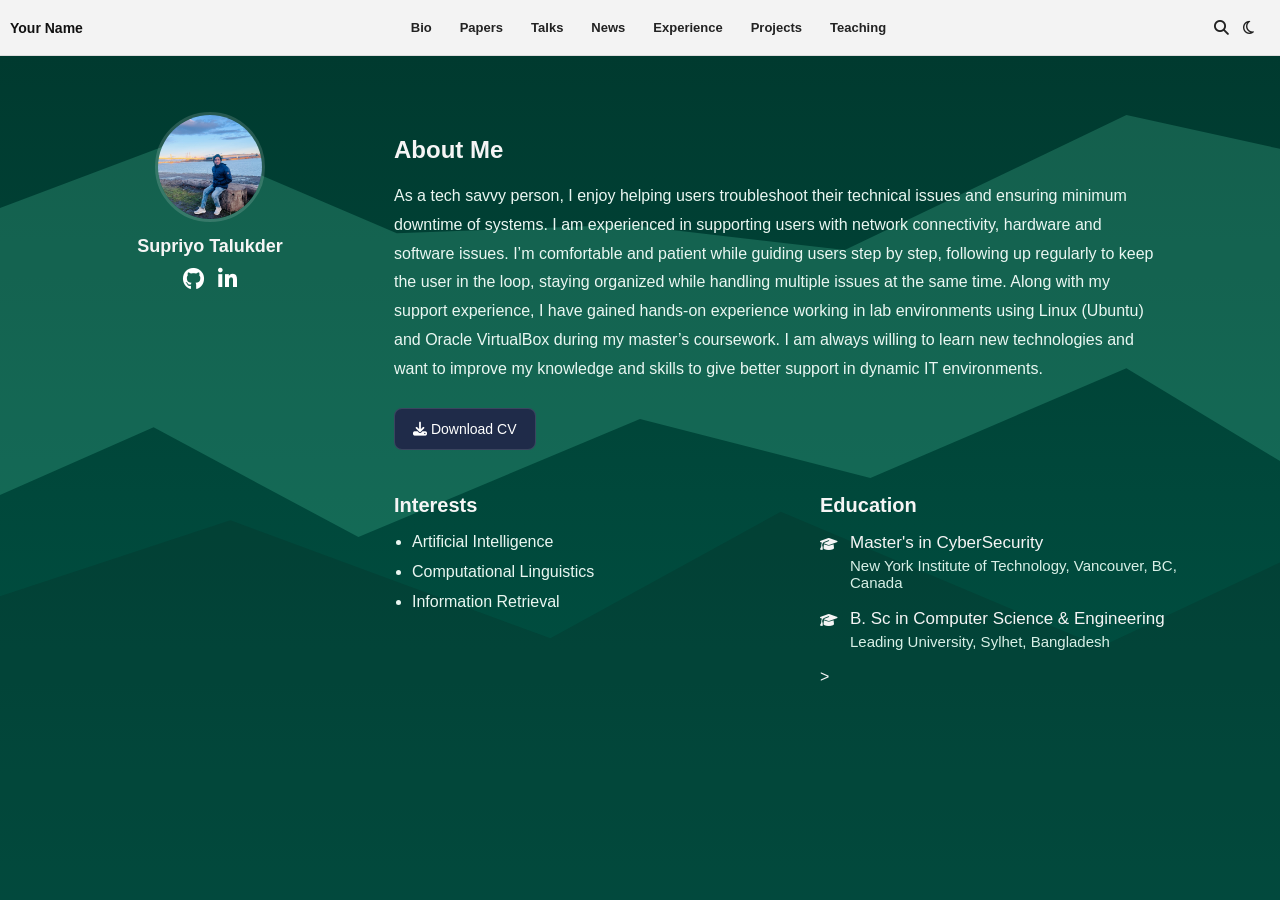
==== index.html @ e8f8e69e "Update index.html" ====
<!DOCTYPE html>
<html lang="en">
<head>
  <meta charset="UTF-8" />
  <meta name="viewport" content="width=device-width, initial-scale=1.0" />
  <title>Portfolio Template</title>
  <link rel="stylesheet" href="style.css" />
  <link
    rel="stylesheet"
    href="https://cdnjs.cloudflare.com/ajax/libs/font-awesome/6.5.0/css/all.min.css"
  />
</head>
<body>
  <header class="navbar">
    <div class="logo">Your Name</div>

    <nav class="nav-links">
      <a href="#">Bio</a>
      <a href="#">Papers</a>
      <a href="#">Talks</a>
      <a href="#">News</a>
      <a href="experience.html" target="_blank" rel="noopener noreferrer">Experience</a>
      <a href="projects.html" target="_blank" rel="noopener noreferrer">Projects</a>
      <a href="#">Teaching</a>
    </nav>

    <div class="nav-icons">
      <button class="icon-btn"><i class="fas fa-search"></i></button>
      <button class="icon-btn" id="themeToggle"><i class="far fa-moon"></i></button>
    </div>
  </header>

  <main class="hero-section">
    <div class="bg-shapes"></div>

    <div class="container">
      <aside class="left-panel">
        <div class="profile-card">
          <img src="assets/profile.jpeg" alt="Profile" class="profile-img" />
          <h2>Supriyo Talukder</h2>
       <!--  <h1>吴 健 雄</h1>
          <h3>Chief Scientist</h3>
          <p>OpenAI</p> -->

          <div class="social-icons">
          <!--  <a href="#"><i class="far fa-circle"></i></a> -->
         <!--   <a href="#"><i class="fab fa-x-twitter"></i></a> -->
        <!--    <a href="#"><i class="fab fa-instagram"></i></a>  -->
            <a href="https://github.com/supriyo86" target="_blank" rel="noopener noreferrer"><i class="fab fa-github"></i></a>
            <a href="https://www.linkedin.com/in/supriyo-talukder-3291042a6/" target="_blank" rel="noopener noreferrer"><i class="fab fa-linkedin-in"></i></a>
           <!-- <a href="#"><i class="fab fa-google"></i></a> -->
        <!--    <a href="#"><i class="fas fa-id-badge"></i></a> -->
          </div>
        </div>
      </aside>

      <section class="right-panel">
        <h2 class="section-title">About Me</h2>
        <p class="about-text">
          As a tech savvy person, I enjoy helping users troubleshoot their technical issues and ensuring minimum downtime of
          systems. I am experienced in supporting users with network connectivity, hardware and software issues. I’m
          comfortable and patient while guiding users step by step, following up regularly to keep the user in the loop, staying
          organized while handling multiple issues at the same time. Along with my support experience, I have gained hands-on
          experience working in lab environments using Linux (Ubuntu) and Oracle VirtualBox during my master’s coursework. I
          am always willing to learn new technologies and want to improve my knowledge and skills to give better support in
          dynamic IT environments.
        </p>

        <button class="cv-btn">
          <i class="fas fa-download"></i> Download CV
        </button>

        <div class="info-grid">
          <div class="info-box">
            <h3>Interests</h3>
            <ul>
              <li>Artificial Intelligence</li>
              <li>Computational Linguistics</li>
              <li>Information Retrieval</li>
            </ul>
          </div>

          <div class="info-box">
            <h3>Education</h3>
            <div class="edu-item">
              <i class="fas fa-graduation-cap"></i>
              <div>
                <strong>Master's in CyberSecurity</strong>
                <p>New York Institute of Technology, Vancouver, BC, Canada</p>
              </div>
            </div>

            <div class="edu-item">
              <i class="fas fa-graduation-cap"></i>
              <div>
                <strong>B. Sc in Computer Science & Engineering</strong>
                <p>Leading University, Sylhet, Bangladesh</p>
              </div>
            </div>

   <!--     <div class="edu-item">
              <i class="fas fa-graduation-cap"></i>
              <div>
                <strong>BSc Artificial Intelligence</strong>
                <p>Massachusetts Institute of Technology</p>
              </div>
            </div> -->>
          </div>
        </div>
      </section>
    </div>
  </main>

  <script src="script.js"></script>
</body>
</html>
---- style.css ----
* {
  margin: 0;
  padding: 0;
  box-sizing: border-box;
}

body {
  font-family: Arial, sans-serif;
  color: #f5f5f5;
  background: #062f28;
}

a {
  text-decoration: none;
  color: inherit;
}

.navbar {
  height: 56px;
  background: #f3f3f3;
  color: #111;
  display: flex;
  align-items: center;
  justify-content: space-between;
  padding: 0 26px 0 10px;
  border-bottom: 1px solid #ddd;
}

.logo {
  font-size: 14px;
  font-weight: 700;
}

.nav-links {
  display: flex;
  gap: 28px;
}

.nav-links a {
  font-size: 13px;
  font-weight: 600;
  color: #222;
}

.nav-icons {
  display: flex;
  align-items: center;
  gap: 14px;
}

.icon-btn {
  background: none;
  border: none;
  color: #222;
  cursor: pointer;
  font-size: 15px;
}

.hero-section {
  min-height: calc(100vh - 56px);
  position: relative;
  overflow: hidden;
  background: linear-gradient(180deg, #003a2f 0%, #005546 100%);
}

.bg-shapes {
  position: absolute;
  inset: 0;
  background:
    polygon(0 0, 100% 0, 100% 100%, 0 100%);
  z-index: 0;
}

.hero-section::before,
.hero-section::after {
  content: "";
  position: absolute;
  inset: 0;
  z-index: 0;
  opacity: 0.18;
  pointer-events: none;
}

.hero-section::before {
  background: polygon(0 0, 100% 0, 100% 100%, 0 100%);
  clip-path: polygon(
    0 18%,
    14% 10%,
    31% 21%,
    49% 20%,
    66% 23%,
    88% 7%,
    100% 11%,
    100% 48%,
    88% 37%,
    68% 50%,
    50% 43%,
    28% 57%,
    12% 44%,
    0 52%
  );
  background-color: #70ffca;
}

.hero-section::after {
  clip-path: polygon(
    0 64%,
    18% 55%,
    43% 69%,
    61% 54%,
    86% 70%,
    100% 60%,
    100% 100%,
    0 100%
  );
  background-color: #0a2b24;
  opacity: 0.28;
}

.container {
  position: relative;
  z-index: 1;
  max-width: 1180px;
  margin: 0 auto;
  display: flex;
  gap: 64px;
  padding: 56px 40px 40px;
}

.left-panel {
  width: 240px;
  flex-shrink: 0;
}

.profile-card {
  text-align: center;
}

.profile-img {
  width: 110px;
  height: 110px;
  border-radius: 50%;
  object-fit: cover;
  display: block;
  margin: 0 auto 14px;
  border: 3px solid rgba(255, 255, 255, 0.15);
}

.profile-card h2 {
  font-size: 18px;
  font-weight: 700;
  margin-bottom: 2px;
}

.profile-card h1 {
  font-size: 22px;
  font-weight: 800;
  line-height: 1.1;
  margin-bottom: 10px;
}

.profile-card h3 {
  font-size: 16px;
  font-weight: 700;
  margin-bottom: 8px;
}

.profile-card p {
  font-size: 15px;
  color: #e8f7f1;
  margin-bottom: 18px;
}

.social-icons {
  display: flex;
  justify-content: center;
  flex-wrap: wrap;
  gap: 14px;
  margin-top: 10px;
}

.social-icons a {
  font-size: 22px;
  color: #ffffff;
  transition: 0.2s ease;
}

.social-icons a:hover {
  transform: translateY(-2px);
  opacity: 0.8;
}

.right-panel {
  flex: 1;
  padding-top: 24px;
}

.section-title {
  font-size: 24px;
  font-weight: 800;
  margin-bottom: 18px;
}

.about-text {
  max-width: 760px;
  font-size: 16px;
  line-height: 1.8;
  color: #eaf7f2;
  margin-bottom: 24px;
}

.cv-btn {
  background: #1f2b49;
  color: white;
  border: 1px solid rgba(255, 255, 255, 0.12);
  padding: 12px 18px;
  border-radius: 8px;
  font-size: 14px;
  cursor: pointer;
  margin-bottom: 36px;
}

.cv-btn:hover {
  opacity: 0.9;
}

.info-grid {
  display: grid;
  grid-template-columns: 1fr 1fr;
  gap: 56px;
  margin-top: 8px;
}

.info-box h3 {
  font-size: 20px;
  margin-bottom: 16px;
}

.info-box ul {
  padding-left: 18px;
}

.info-box ul li {
  margin-bottom: 12px;
  font-size: 16px;
  color: #eaf7f2;
}

.edu-item {
  display: flex;
  gap: 12px;
  align-items: flex-start;
  margin-bottom: 18px;
}

.edu-item i {
  margin-top: 4px;
  font-size: 14px;
}

.edu-item strong {
  display: block;
  font-size: 17px;
  font-weight: 500;
}

.edu-item p {
  font-size: 15px;
  color: #d8f0e7;
  margin-top: 4px;
}

body.light-mode {
  background: #f5f5f5;
  color: #222;
}

body.light-mode .hero-section {
  background: linear-gradient(180deg, #0f6d5b 0%, #0d7f68 100%);
}

body.light-mode .about-text,
body.light-mode .profile-card p,
body.light-mode .info-box ul li,
body.light-mode .edu-item p {
  color: #f7fffb;
}

@media (max-width: 900px) {
  .container {
    flex-direction: column;
    gap: 30px;
    padding: 40px 24px;
  }

  .left-panel {
    width: 100%;
  }

  .right-panel {
    padding-top: 0;
  }

  .info-grid {
    grid-template-columns: 1fr;
    gap: 28px;
  }

  .nav-links {
    display: none;
  }
}
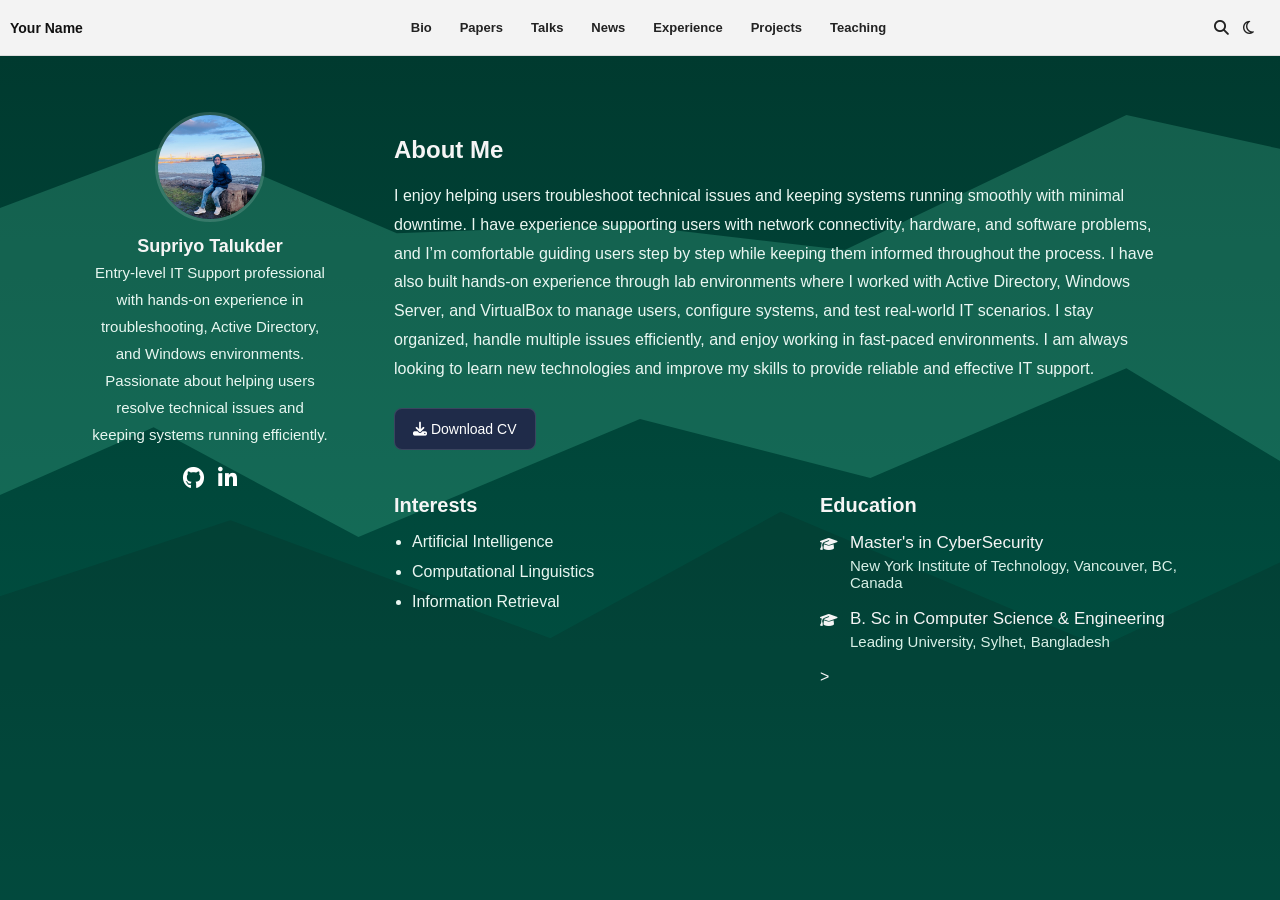
==== commit e4adfdcc: "Update index.html" ====
--- a/index.html
+++ b/index.html
@@ -38,6 +38,9 @@
         <div class="profile-card">
           <img src="assets/profile.jpeg" alt="Profile" class="profile-img" />
           <h2>Supriyo Talukder</h2>
+          <p class="about-text">
+            Entry-level IT Support professional with hands-on experience in troubleshooting, Active Directory, and Windows environments. Passionate about helping users resolve technical issues and keeping systems running efficiently.
+          </p>
        <!--  <h1>吴 健 雄</h1>
           <h3>Chief Scientist</h3>
           <p>OpenAI</p> -->
@@ -57,13 +60,12 @@
       <section class="right-panel">
         <h2 class="section-title">About Me</h2>
         <p class="about-text">
-          As a tech savvy person, I enjoy helping users troubleshoot their technical issues and ensuring minimum downtime of
-          systems. I am experienced in supporting users with network connectivity, hardware and software issues. I’m
-          comfortable and patient while guiding users step by step, following up regularly to keep the user in the loop, staying
-          organized while handling multiple issues at the same time. Along with my support experience, I have gained hands-on
-          experience working in lab environments using Linux (Ubuntu) and Oracle VirtualBox during my master’s coursework. I
-          am always willing to learn new technologies and want to improve my knowledge and skills to give better support in
-          dynamic IT environments.
+         I enjoy helping users troubleshoot technical issues and keeping systems running smoothly with minimal downtime. 
+         I have experience supporting users with network connectivity, hardware, and software problems, and I’m comfortable 
+         guiding users step by step while keeping them informed throughout the process. I have also built hands-on experience 
+         through lab environments where I worked with Active Directory, Windows Server, and VirtualBox to manage users, configure 
+         systems, and test real-world IT scenarios. I stay organized, handle multiple issues efficiently, and enjoy working in 
+         fast-paced environments. I am always looking to learn new technologies and improve my skills to provide reliable and effective IT support.
         </p>
 
         <button class="cv-btn">
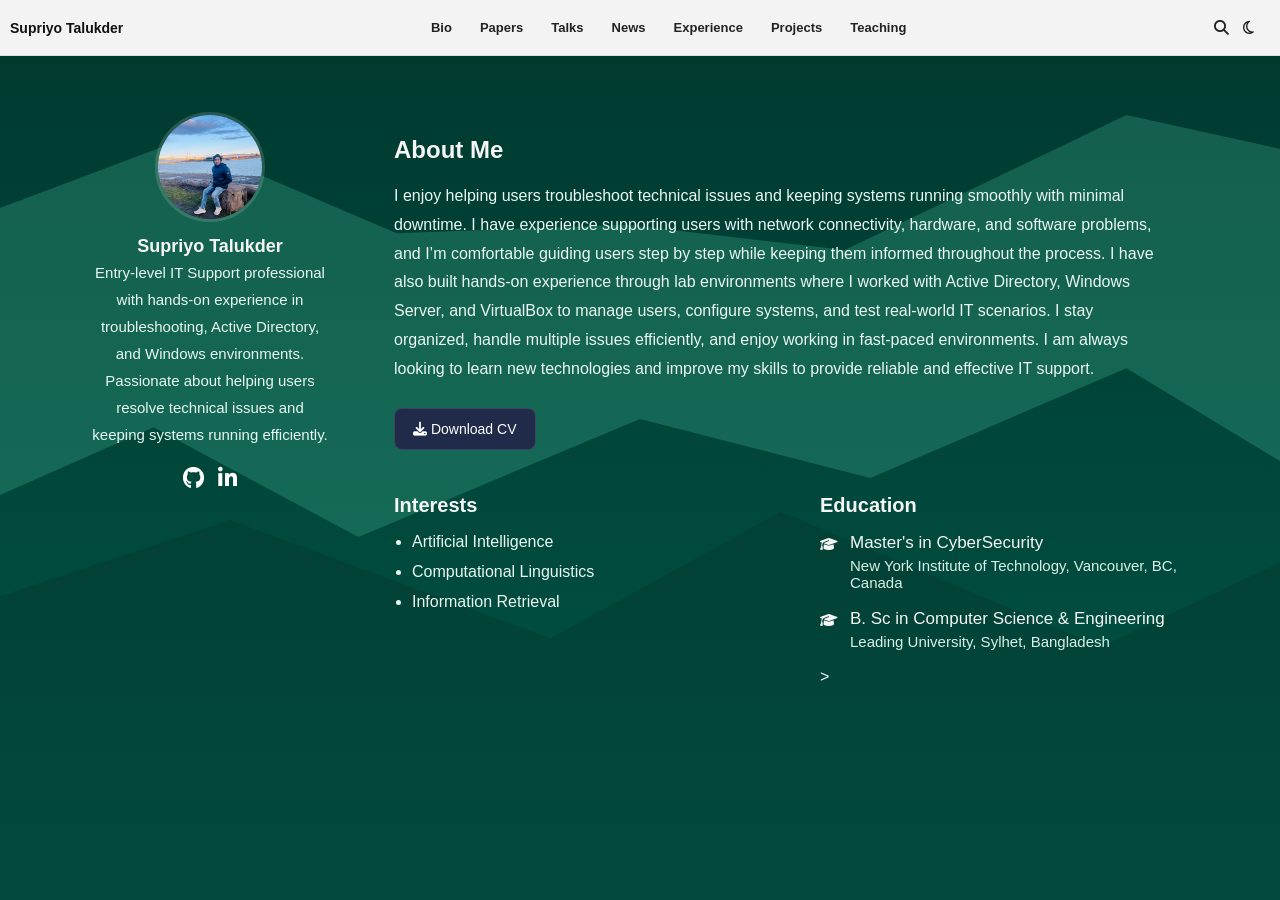
==== commit 229f2512: "Update index.html" ====
--- a/index.html
+++ b/index.html
@@ -12,7 +12,7 @@
 </head>
 <body>
   <header class="navbar">
-    <div class="logo">Your Name</div>
+    <div class="logo">Supriyo Talukder</div>
 
     <nav class="nav-links">
       <a href="#">Bio</a>
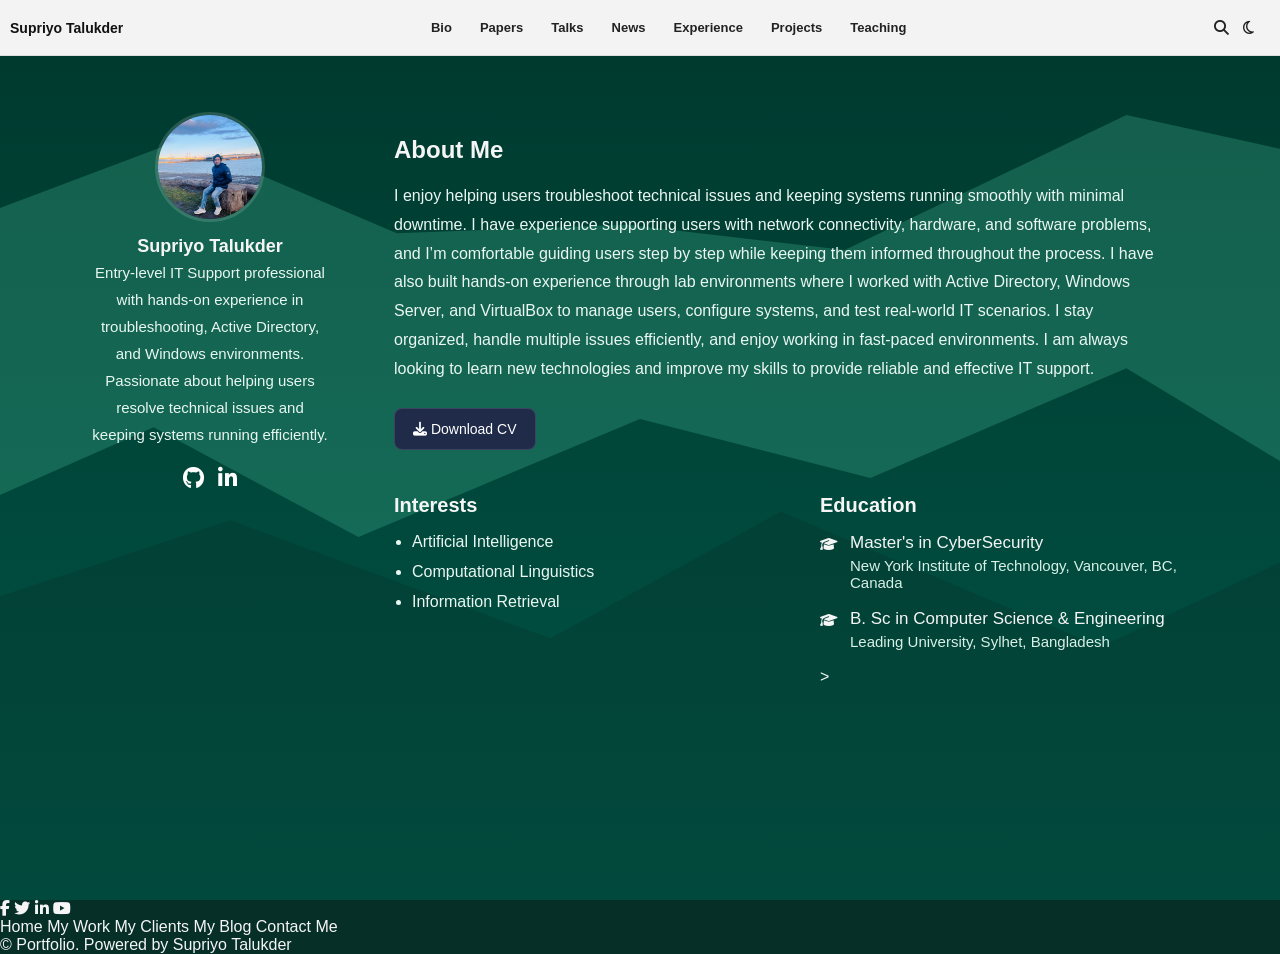
==== commit c1c0f661: "Update index.html" ====
--- a/index.html
+++ b/index.html
@@ -5,6 +5,11 @@
   <meta name="viewport" content="width=device-width, initial-scale=1.0" />
   <title>Portfolio Template</title>
   <link rel="stylesheet" href="style.css" />
+  <link rel="stylesheet" href="./css/footer.css">
+  <link
+    rel="stylesheet"
+    href="https://cdnjs.cloudflare.com/ajax/libs/font-awesome/6.5.2/css/all.min.css"
+  />
   <link
     rel="stylesheet"
     href="https://cdnjs.cloudflare.com/ajax/libs/font-awesome/6.5.0/css/all.min.css"
@@ -112,7 +117,39 @@
       </section>
     </div>
   </main>
+<footer class="site-footer">
+  <div class="footer-overlay"></div>
 
+  <div class="footer-content">
+    <div class="footer-socials">
+      <a href="#" aria-label="Facebook" class="social-link">
+        <i class="fab fa-facebook-f"></i>
+      </a>
+      <a href="#" aria-label="Twitter" class="social-link">
+        <i class="fab fa-twitter"></i>
+      </a>
+      <a href="#" aria-label="LinkedIn" class="social-link">
+        <i class="fab fa-linkedin-in"></i>
+      </a>
+      <a href="#" aria-label="YouTube" class="social-link">
+        <i class="fab fa-youtube"></i>
+      </a>
+    </div>
+
+    <nav class="footer-nav">
+      <a href="index.html">Home</a>
+      <a href="projects.html">My Work</a>
+      <a href="#">My Clients</a>
+      <a href="#">My Blog</a>
+      <a href="contact.html">Contact Me</a>
+    </nav>
+
+    <p class="footer-copy">
+      © <span id="footer-year"></span> Portfolio. Powered by Supriyo Talukder
+    </p>
+  </div>
+</footer>
   <script src="script.js"></script>
+  <script src="./js/footer.js"></script>
 </body>
 </html>
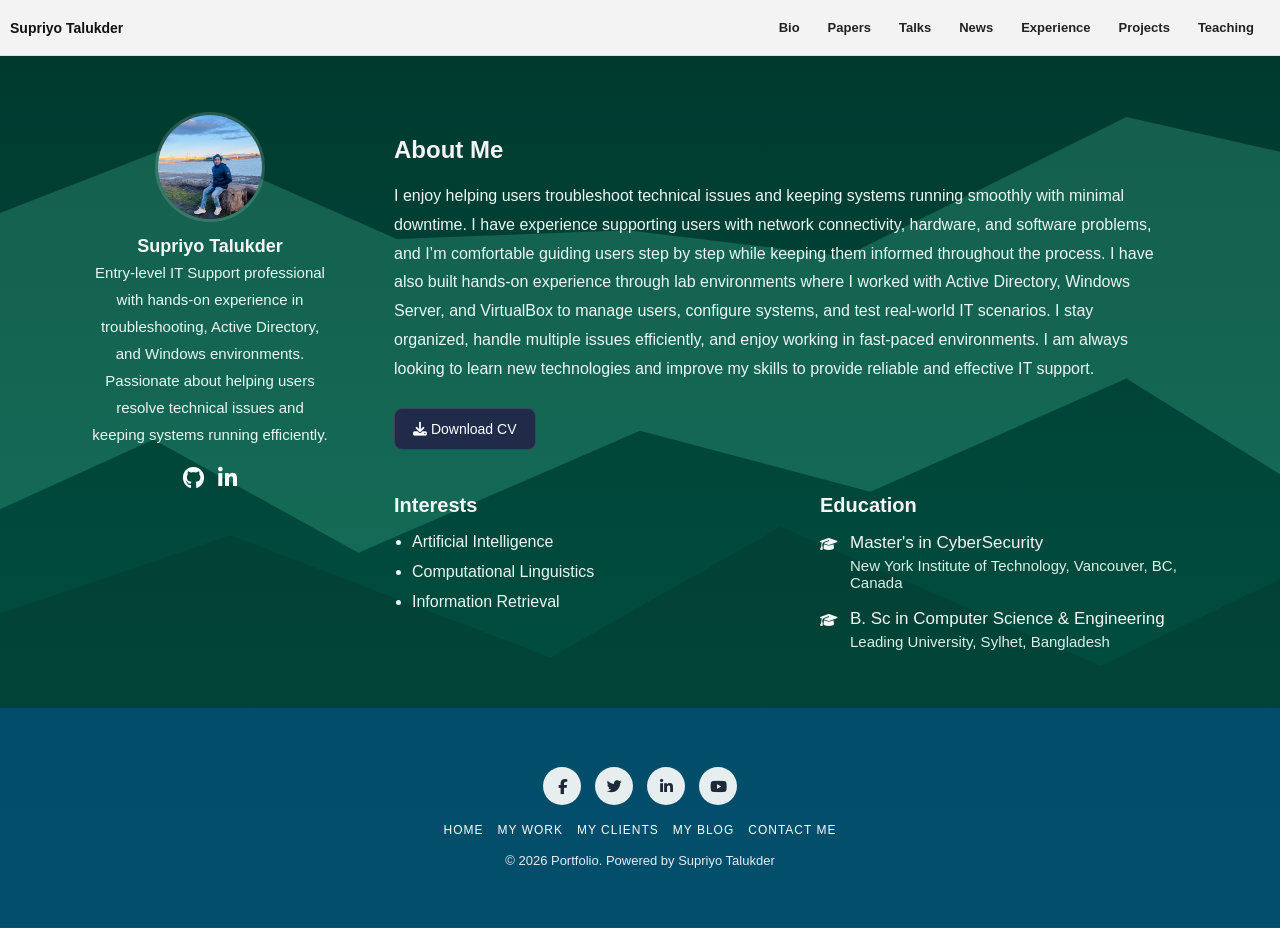
==== commit 780a895c: "Update index.html" ====
--- a/index.html
+++ b/index.html
@@ -29,10 +29,10 @@
       <a href="#">Teaching</a>
     </nav>
 
-    <div class="nav-icons">
+  <!--  <div class="nav-icons">
       <button class="icon-btn"><i class="fas fa-search"></i></button>
       <button class="icon-btn" id="themeToggle"><i class="far fa-moon"></i></button>
-    </div>
+    </div> -->
   </header>
 
   <main class="hero-section">
@@ -111,13 +111,12 @@
                 <strong>BSc Artificial Intelligence</strong>
                 <p>Massachusetts Institute of Technology</p>
               </div>
-            </div> -->>
+            </div> -->
           </div>
         </div>
       </section>
     </div>
-  </main>
-<footer class="site-footer">
+    <footer class="site-footer">
   <div class="footer-overlay"></div>
 
   <div class="footer-content">
@@ -149,6 +148,8 @@
     </p>
   </div>
 </footer>
+  </main>
+
   <script src="script.js"></script>
   <script src="./js/footer.js"></script>
 </body>
--- a/css/footer.css
+++ b/css/footer.css
@@ -0,0 +1,91 @@
+.site-footer {
+  position: relative;
+  background: url("../assets/footer-bg.png") center center / cover no-repeat;
+  min-height: 220px;
+  display: flex;
+  align-items: center;
+  justify-content: center;
+  overflow: hidden;
+}
+
+.footer-overlay {
+  position: absolute;
+  inset: 0;
+  background: rgba(0, 95, 160, 0.72);
+}
+
+.footer-content {
+  position: relative;
+  z-index: 1;
+  text-align: center;
+  padding: 40px 20px;
+  color: white;
+  width: 100%;
+}
+
+.footer-socials {
+  display: flex;
+  justify-content: center;
+  gap: 14px;
+  margin-bottom: 18px;
+}
+
+.social-link {
+  width: 38px;
+  height: 38px;
+  border-radius: 50%;
+  background: rgba(255, 255, 255, 0.9);
+  color: #1f2937;
+  display: inline-flex;
+  align-items: center;
+  justify-content: center;
+  text-decoration: none;
+  font-size: 15px;
+  transition: transform 0.25s ease, background 0.25s ease, color 0.25s ease;
+}
+
+.social-link:hover {
+  transform: translateY(-3px);
+  background: #ffffff;
+  color: #0077b6;
+}
+
+.footer-nav {
+  display: flex;
+  justify-content: center;
+  flex-wrap: wrap;
+  gap: 14px;
+  margin-bottom: 16px;
+}
+
+.footer-nav a {
+  color: white;
+  text-decoration: none;
+  text-transform: uppercase;
+  font-size: 12px;
+  letter-spacing: 1px;
+  transition: color 0.25s ease;
+}
+
+.footer-nav a:hover {
+  color: #dbeafe;
+}
+
+.footer-copy {
+  font-size: 13px;
+  color: rgba(255, 255, 255, 0.9);
+}
+
+@media (max-width: 768px) {
+  .site-footer {
+    min-height: 260px;
+  }
+
+  .footer-nav {
+    gap: 10px;
+  }
+
+  .footer-nav a {
+    font-size: 11px;
+  }
+}
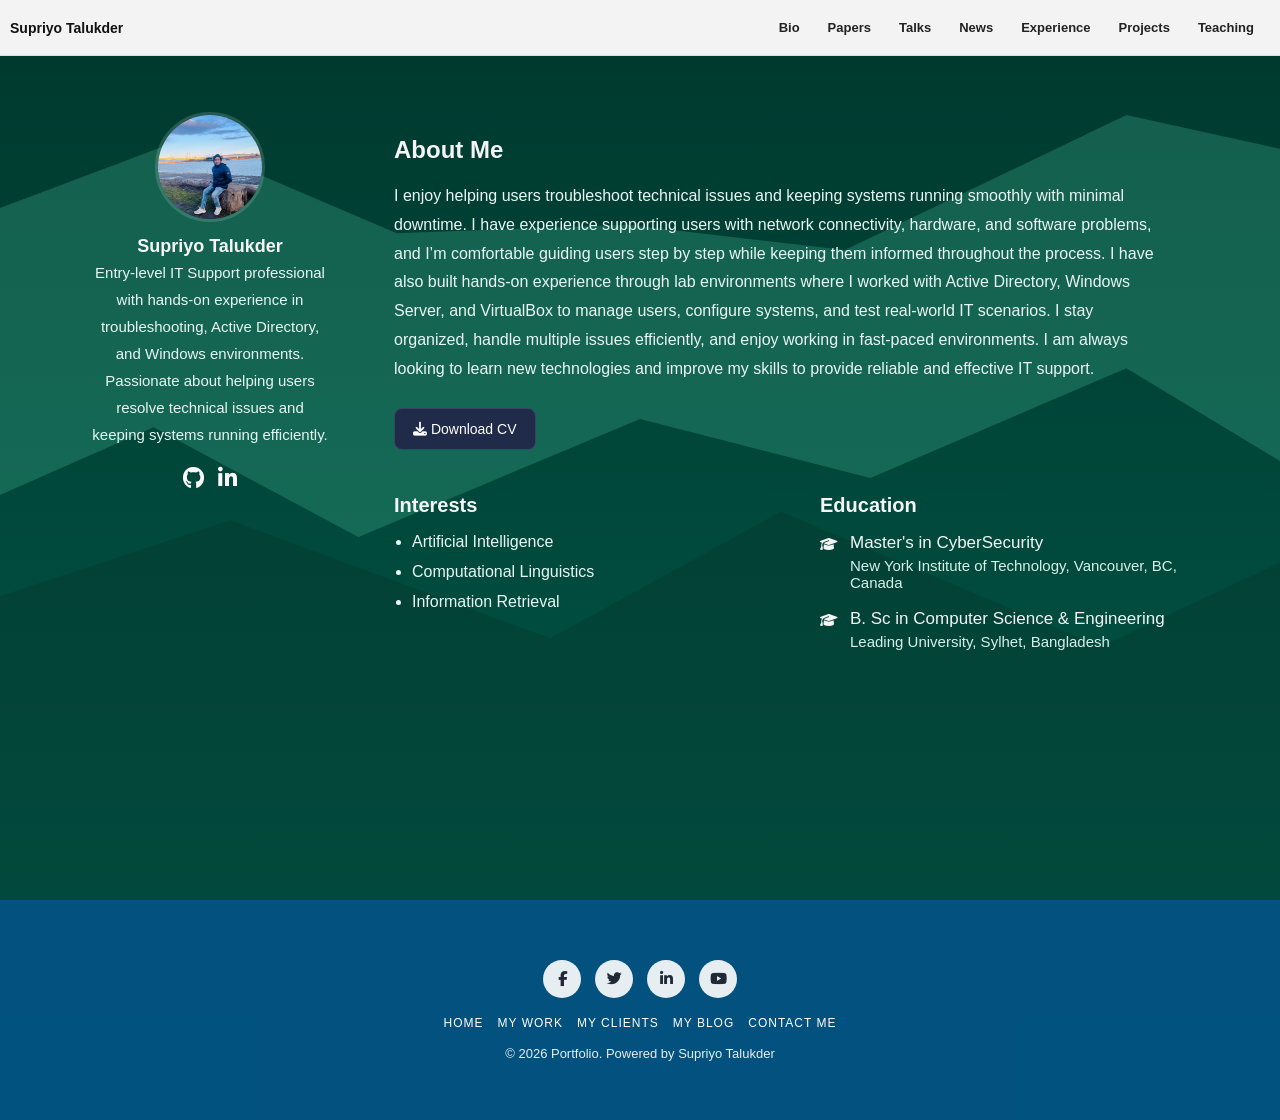
==== commit 3c9121d0: "Update index.html" ====
--- a/index.html
+++ b/index.html
@@ -116,7 +116,9 @@
         </div>
       </section>
     </div>
-    <footer class="site-footer">
+    
+  </main>
+  <footer class="site-footer">
   <div class="footer-overlay"></div>
 
   <div class="footer-content">
@@ -148,8 +150,6 @@
     </p>
   </div>
 </footer>
-  </main>
-
   <script src="script.js"></script>
   <script src="./js/footer.js"></script>
 </body>
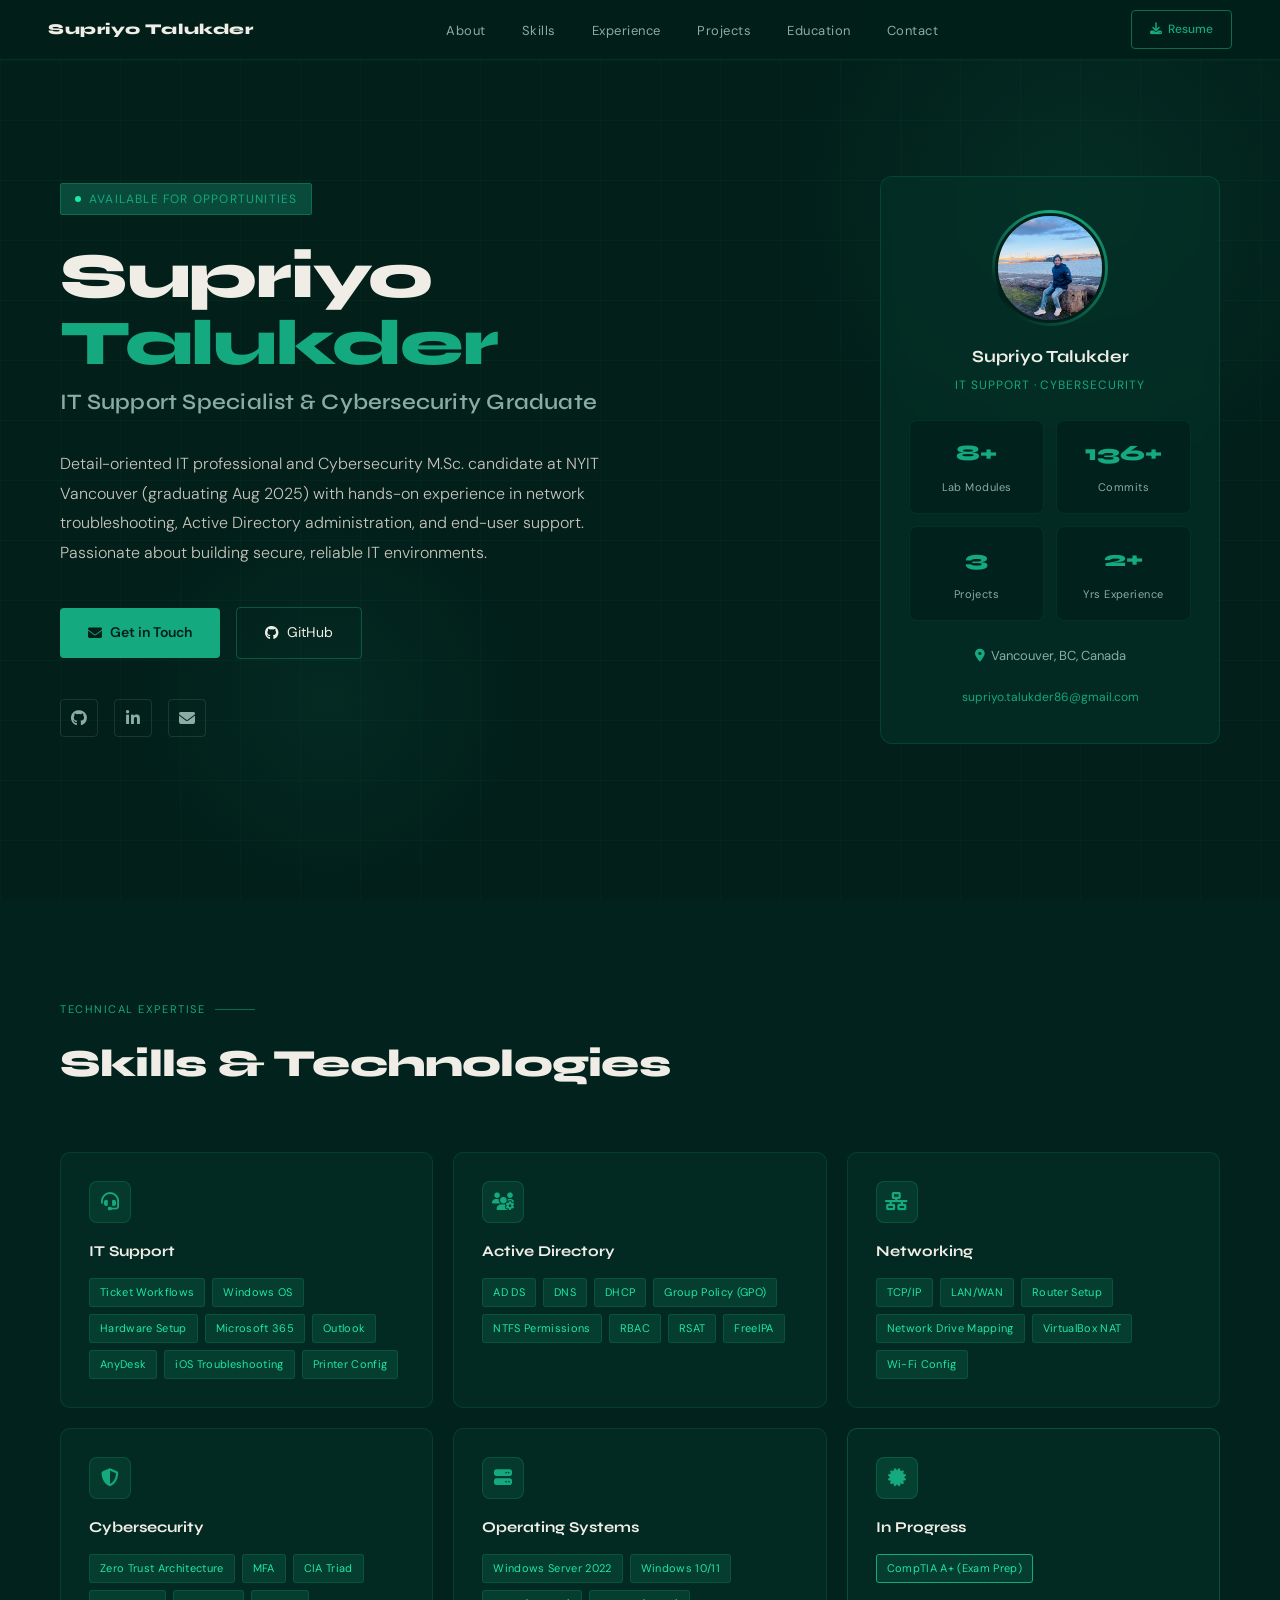
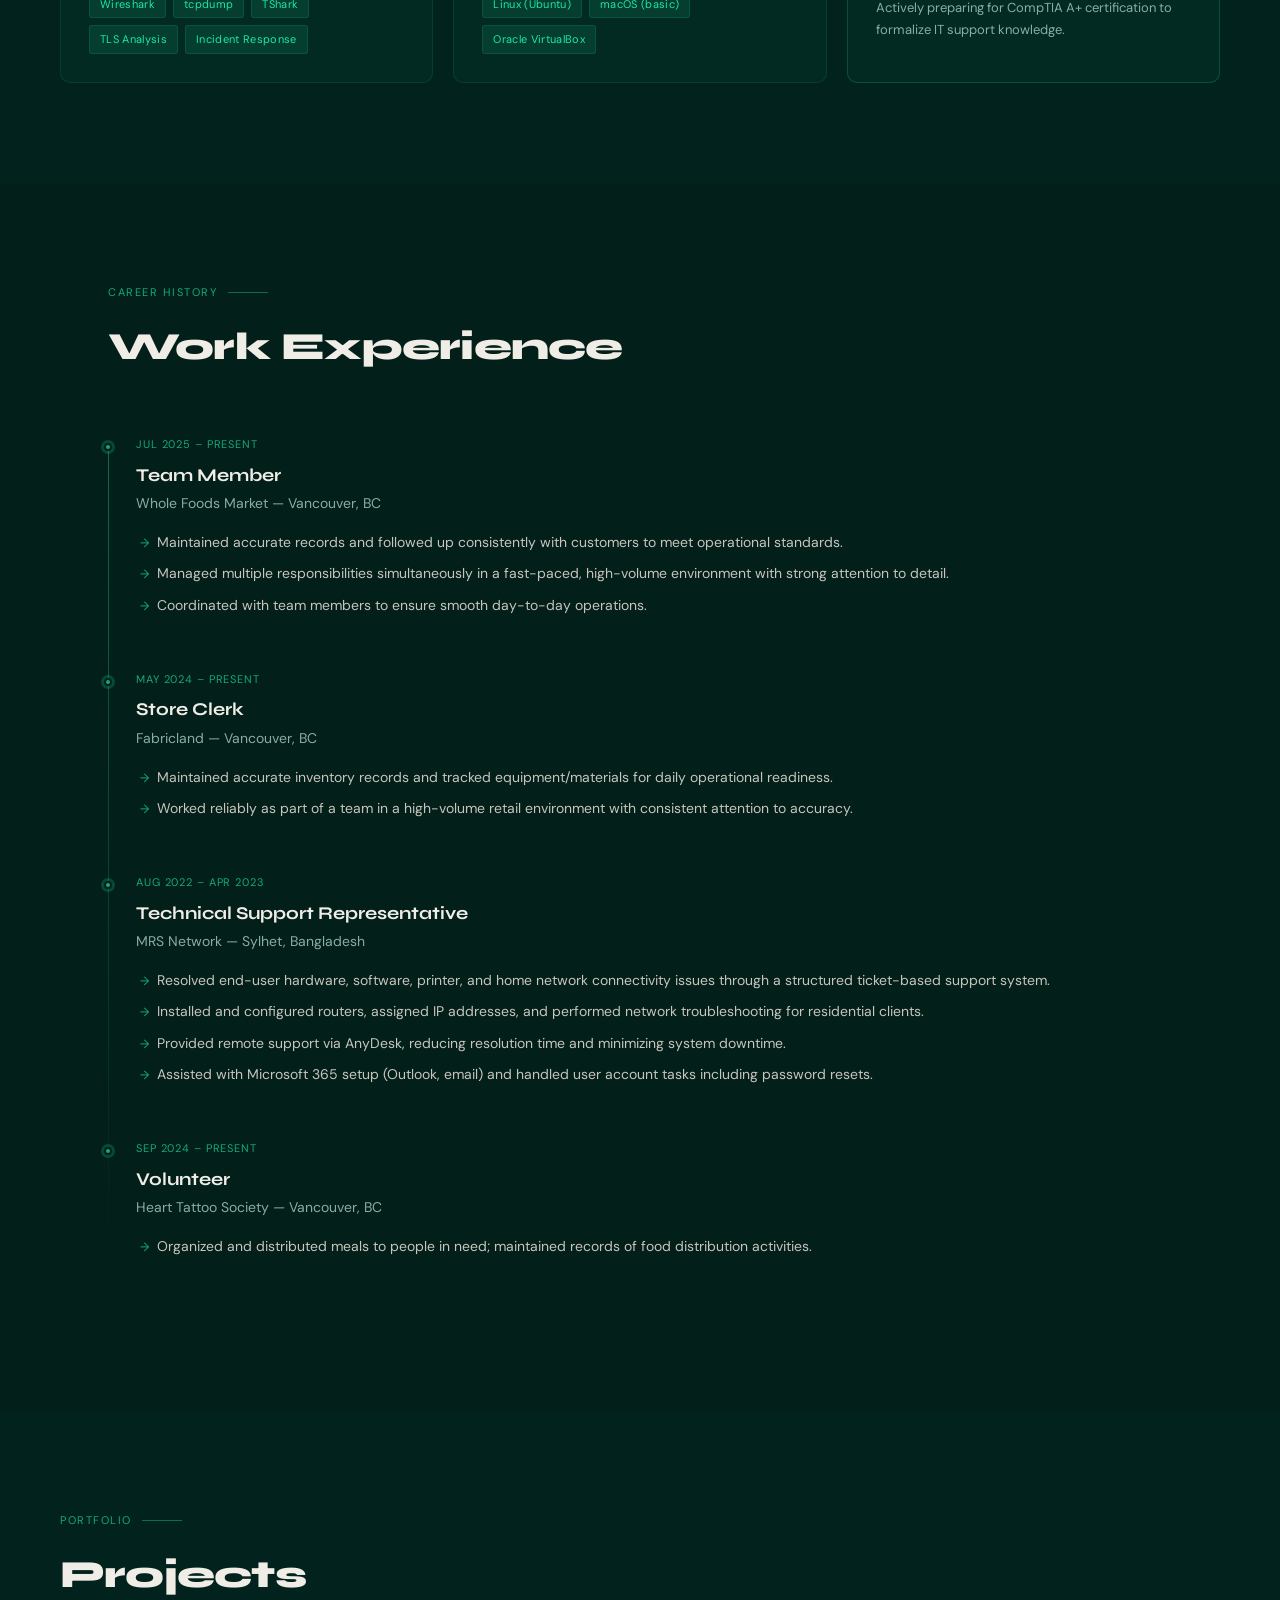
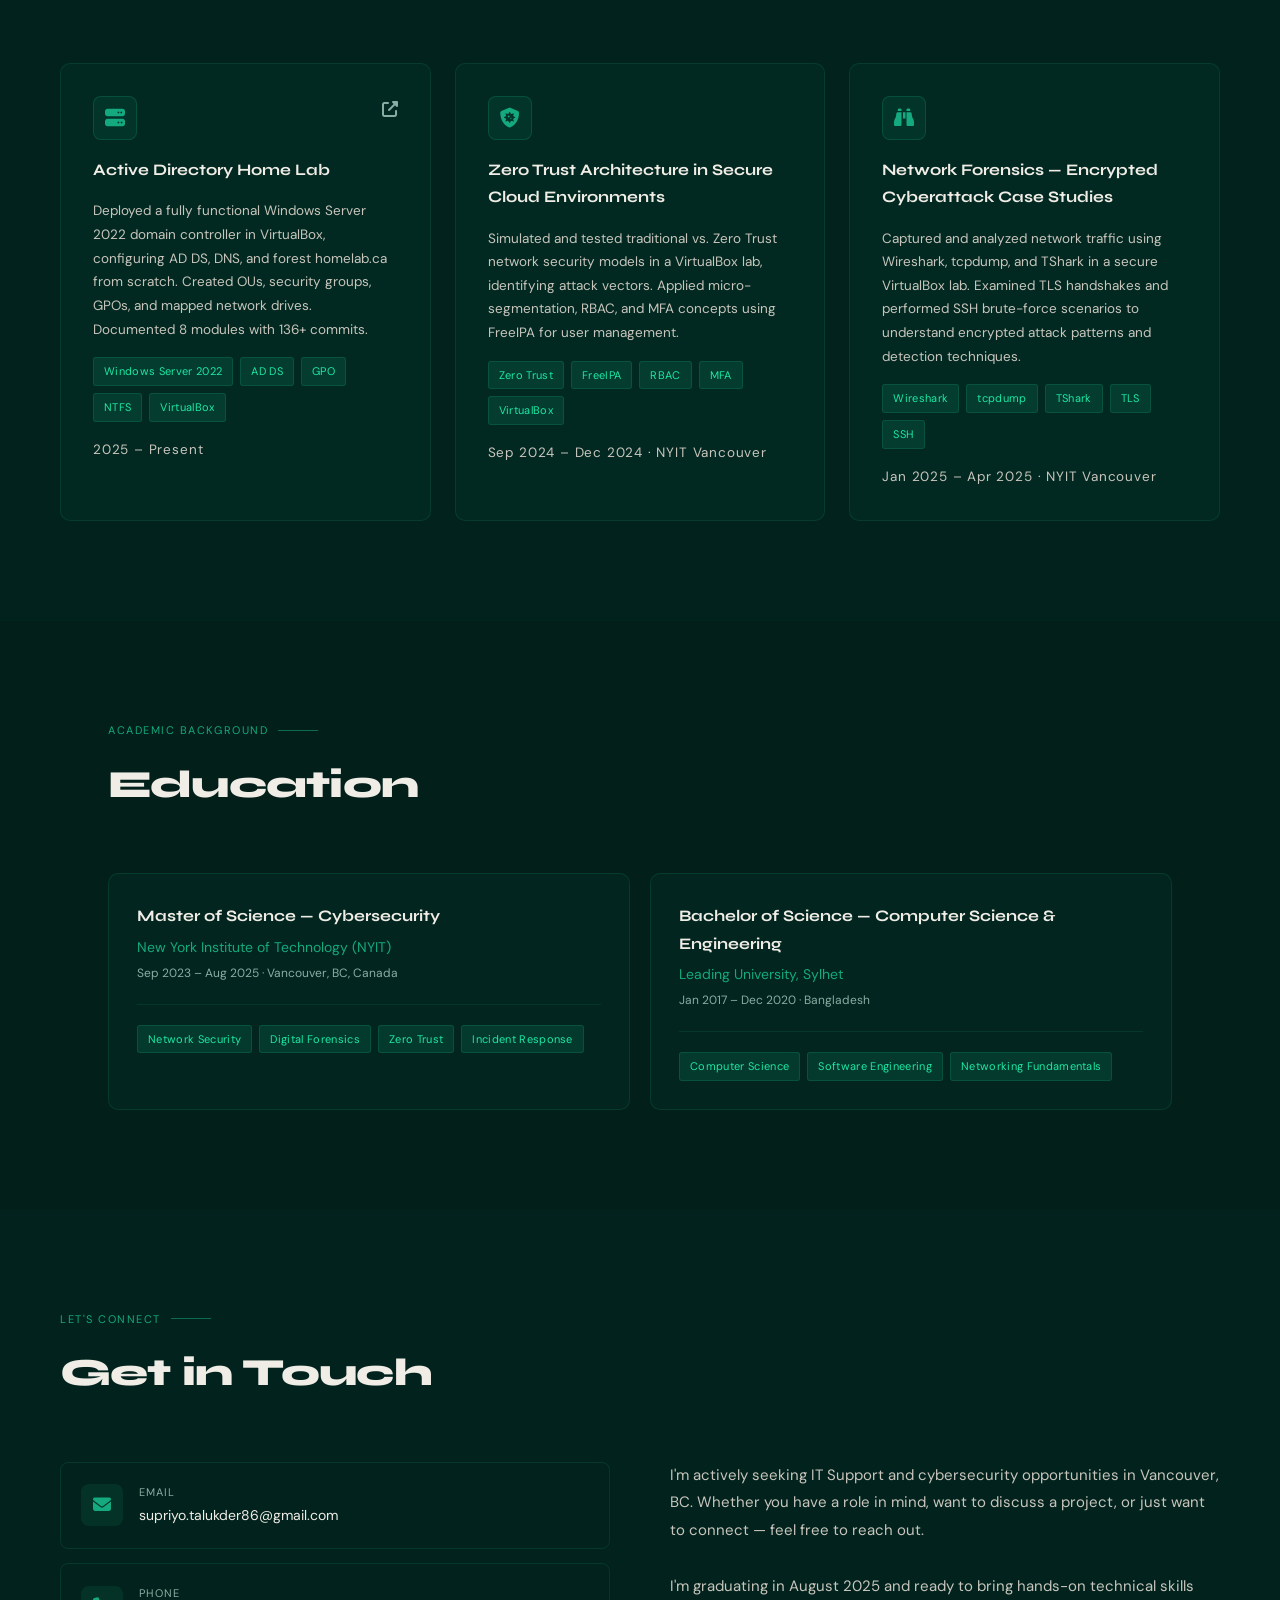
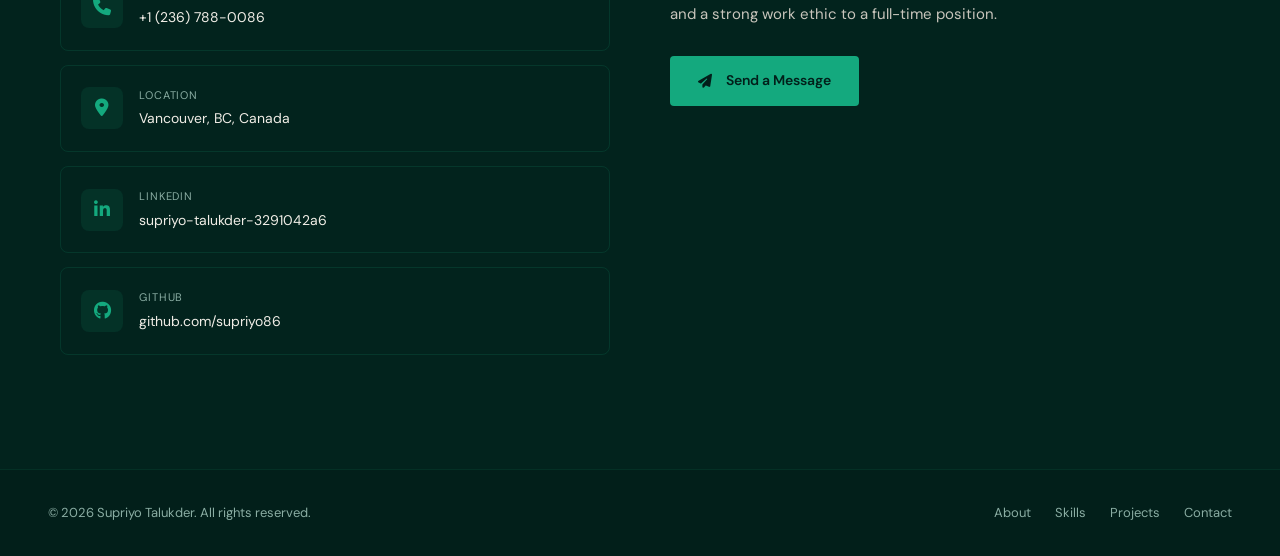
==== commit d81b8562: "Update index.html" ====
--- a/index.html
+++ b/index.html
@@ -3,154 +3,1105 @@
 <head>
   <meta charset="UTF-8" />
   <meta name="viewport" content="width=device-width, initial-scale=1.0" />
-  <title>Portfolio Template</title>
-  <link rel="stylesheet" href="style.css" />
-  <link rel="stylesheet" href="./css/footer.css">
-  <link
-    rel="stylesheet"
-    href="https://cdnjs.cloudflare.com/ajax/libs/font-awesome/6.5.2/css/all.min.css"
-  />
-  <link
-    rel="stylesheet"
-    href="https://cdnjs.cloudflare.com/ajax/libs/font-awesome/6.5.0/css/all.min.css"
-  />
+  <title>Supriyo Talukder — IT Support & Cybersecurity</title>
+  <link rel="stylesheet" href="https://cdnjs.cloudflare.com/ajax/libs/font-awesome/6.5.2/css/all.min.css" />
+  <link rel="preconnect" href="https://fonts.googleapis.com">
+  <link rel="preconnect" href="https://fonts.gstatic.com" crossorigin>
+  <link href="https://fonts.googleapis.com/css2?family=Syne:wght@400;600;700;800&family=DM+Sans:ital,opsz,wght@0,9..40,300;0,9..40,400;0,9..40,500;1,9..40,300&display=swap" rel="stylesheet">
+  <style>
+    *, *::before, *::after { margin: 0; padding: 0; box-sizing: border-box; }
+
+    :root {
+      --green-dark: #021f1a;
+      --green-mid: #043328;
+      --green-accent: #0d6b52;
+      --green-bright: #14a97e;
+      --green-glow: #1de9a4;
+      --cream: #f0ede6;
+      --cream-dim: #c8c5bc;
+      --text-primary: #f0ede6;
+      --text-muted: #8aada3;
+      --teal-tag: #0a4a3a;
+      --teal-tag-border: #0d6b52;
+    }
+
+    html { scroll-behavior: smooth; }
+
+    body {
+      font-family: 'DM Sans', sans-serif;
+      background: var(--green-dark);
+      color: var(--text-primary);
+      line-height: 1.7;
+      overflow-x: hidden;
+    }
+
+    a { text-decoration: none; color: inherit; }
+
+    /* ── NAVBAR ── */
+    nav {
+      position: fixed;
+      top: 0; left: 0; right: 0;
+      z-index: 100;
+      height: 60px;
+      display: flex;
+      align-items: center;
+      justify-content: space-between;
+      padding: 0 48px;
+      background: rgba(2, 31, 26, 0.88);
+      backdrop-filter: blur(12px);
+      border-bottom: 1px solid rgba(29, 233, 164, 0.08);
+    }
+
+    .nav-logo {
+      font-family: 'Syne', sans-serif;
+      font-weight: 800;
+      font-size: 15px;
+      letter-spacing: 0.04em;
+      color: var(--cream);
+    }
+
+    .nav-links {
+      display: flex;
+      gap: 36px;
+      list-style: none;
+    }
+
+    .nav-links a {
+      font-size: 13px;
+      font-weight: 400;
+      color: var(--text-muted);
+      letter-spacing: 0.04em;
+      transition: color 0.2s;
+    }
+
+    .nav-links a:hover { color: var(--green-glow); }
+
+    .nav-cta {
+      font-size: 12px;
+      font-weight: 500;
+      padding: 8px 18px;
+      border: 1px solid var(--green-accent);
+      border-radius: 4px;
+      color: var(--green-bright);
+      transition: all 0.2s;
+    }
+
+    .nav-cta:hover {
+      background: var(--green-accent);
+      color: var(--cream);
+    }
+
+    /* ── HERO ── */
+    .hero {
+      min-height: 100vh;
+      display: flex;
+      align-items: center;
+      padding: 80px 48px 60px;
+      position: relative;
+      overflow: hidden;
+    }
+
+    .hero-bg-grid {
+      position: absolute;
+      inset: 0;
+      background-image:
+        linear-gradient(rgba(29, 233, 164, 0.03) 1px, transparent 1px),
+        linear-gradient(90deg, rgba(29, 233, 164, 0.03) 1px, transparent 1px);
+      background-size: 60px 60px;
+      pointer-events: none;
+    }
+
+    .hero-glow {
+      position: absolute;
+      width: 600px; height: 600px;
+      border-radius: 50%;
+      background: radial-gradient(circle, rgba(29, 233, 164, 0.07) 0%, transparent 70%);
+      top: -100px; right: -100px;
+      pointer-events: none;
+    }
+
+    .hero-glow-2 {
+      position: absolute;
+      width: 400px; height: 400px;
+      border-radius: 50%;
+      background: radial-gradient(circle, rgba(13, 107, 82, 0.15) 0%, transparent 70%);
+      bottom: 0; left: 10%;
+      pointer-events: none;
+    }
+
+    .hero-inner {
+      position: relative;
+      z-index: 1;
+      max-width: 1160px;
+      margin: 0 auto;
+      width: 100%;
+      display: grid;
+      grid-template-columns: 1fr 340px;
+      gap: 80px;
+      align-items: center;
+    }
+
+    .hero-tag {
+      display: inline-flex;
+      align-items: center;
+      gap: 8px;
+      font-size: 12px;
+      letter-spacing: 0.1em;
+      text-transform: uppercase;
+      color: var(--green-bright);
+      border: 1px solid var(--teal-tag-border);
+      background: var(--teal-tag);
+      padding: 5px 14px;
+      border-radius: 2px;
+      margin-bottom: 28px;
+    }
+
+    .hero-tag span { width: 6px; height: 6px; border-radius: 50%; background: var(--green-glow); display: inline-block; animation: pulse 2s infinite; }
+
+    @keyframes pulse {
+      0%, 100% { opacity: 1; }
+      50% { opacity: 0.3; }
+    }
+
+    .hero-name {
+      font-family: 'Syne', sans-serif;
+      font-weight: 800;
+      font-size: clamp(42px, 5vw, 68px);
+      line-height: 1.05;
+      letter-spacing: -0.02em;
+      color: var(--cream);
+      margin-bottom: 6px;
+    }
+
+    .hero-name em {
+      font-style: normal;
+      color: var(--green-bright);
+    }
+
+    .hero-title {
+      font-family: 'Syne', sans-serif;
+      font-size: clamp(16px, 2vw, 22px);
+      font-weight: 600;
+      color: var(--text-muted);
+      margin-bottom: 28px;
+      letter-spacing: 0.01em;
+    }
+
+    .hero-desc {
+      font-size: 16px;
+      font-weight: 300;
+      color: var(--cream-dim);
+      max-width: 560px;
+      margin-bottom: 40px;
+      line-height: 1.85;
+    }
+
+    .hero-actions {
+      display: flex;
+      gap: 16px;
+      align-items: center;
+      flex-wrap: wrap;
+    }
+
+    .btn-primary {
+      display: inline-flex;
+      align-items: center;
+      gap: 8px;
+      background: var(--green-bright);
+      color: var(--green-dark);
+      font-size: 14px;
+      font-weight: 600;
+      padding: 13px 28px;
+      border-radius: 4px;
+      transition: all 0.2s;
+    }
+
+    .btn-primary:hover { background: var(--green-glow); transform: translateY(-1px); }
+
+    .btn-ghost {
+      display: inline-flex;
+      align-items: center;
+      gap: 8px;
+      border: 1px solid rgba(29, 233, 164, 0.25);
+      color: var(--cream);
+      font-size: 14px;
+      padding: 13px 28px;
+      border-radius: 4px;
+      transition: all 0.2s;
+    }
+
+    .btn-ghost:hover { border-color: var(--green-bright); color: var(--green-bright); }
+
+    .hero-socials {
+      display: flex;
+      gap: 16px;
+      margin-top: 40px;
+    }
+
+    .hero-socials a {
+      width: 38px; height: 38px;
+      border: 1px solid rgba(255,255,255,0.1);
+      border-radius: 4px;
+      display: flex; align-items: center; justify-content: center;
+      font-size: 16px;
+      color: var(--text-muted);
+      transition: all 0.2s;
+    }
+
+    .hero-socials a:hover {
+      border-color: var(--green-bright);
+      color: var(--green-bright);
+    }
+
+    /* ── PROFILE CARD ── */
+    .profile-card {
+      background: rgba(4, 51, 40, 0.6);
+      border: 1px solid rgba(29, 233, 164, 0.12);
+      border-radius: 12px;
+      padding: 36px 28px;
+      text-align: center;
+      backdrop-filter: blur(8px);
+    }
+
+    .profile-img-wrap {
+      position: relative;
+      width: 110px;
+      height: 110px;
+      margin: 0 auto 20px;
+    }
+
+    .profile-img-wrap::before {
+      content: '';
+      position: absolute;
+      inset: -3px;
+      border-radius: 50%;
+      background: conic-gradient(var(--green-bright), var(--green-accent), var(--green-dark), var(--green-bright));
+      animation: spin 6s linear infinite;
+    }
+
+    @keyframes spin { to { transform: rotate(360deg); } }
+
+    .profile-img {
+      position: relative;
+      width: 100%; height: 100%;
+      border-radius: 50%;
+      object-fit: cover;
+      border: 3px solid var(--green-dark);
+      z-index: 1;
+    }
+
+    .profile-card h3 {
+      font-family: 'Syne', sans-serif;
+      font-size: 17px;
+      font-weight: 700;
+      color: var(--cream);
+      margin-bottom: 4px;
+    }
+
+    .profile-role {
+      font-size: 12px;
+      color: var(--green-bright);
+      letter-spacing: 0.08em;
+      text-transform: uppercase;
+      margin-bottom: 24px;
+    }
+
+    .profile-stats {
+      display: grid;
+      grid-template-columns: 1fr 1fr;
+      gap: 12px;
+      margin-bottom: 24px;
+    }
+
+    .stat-box {
+      background: rgba(2, 31, 26, 0.7);
+      border: 1px solid rgba(29, 233, 164, 0.08);
+      border-radius: 8px;
+      padding: 14px 10px;
+    }
+
+    .stat-box .num {
+      font-family: 'Syne', sans-serif;
+      font-size: 22px;
+      font-weight: 800;
+      color: var(--green-bright);
+      display: block;
+    }
+
+    .stat-box .label {
+      font-size: 11px;
+      color: var(--text-muted);
+      letter-spacing: 0.04em;
+    }
+
+    .profile-location {
+      font-size: 13px;
+      color: var(--text-muted);
+      margin-bottom: 20px;
+    }
+
+    .profile-location i { color: var(--green-bright); margin-right: 6px; }
+
+    .profile-email {
+      font-size: 12px;
+      color: var(--green-bright);
+      word-break: break-all;
+    }
+
+    /* ── SECTION COMMON ── */
+    section {
+      padding: 100px 48px;
+      max-width: 1160px;
+      margin: 0 auto;
+    }
+
+    .section-label {
+      font-size: 11px;
+      letter-spacing: 0.14em;
+      text-transform: uppercase;
+      color: var(--green-bright);
+      margin-bottom: 12px;
+      display: flex;
+      align-items: center;
+      gap: 10px;
+    }
+
+    .section-label::after {
+      content: '';
+      flex: 0 0 40px;
+      height: 1px;
+      background: var(--green-accent);
+    }
+
+    .section-title {
+      font-family: 'Syne', sans-serif;
+      font-size: clamp(28px, 3vw, 42px);
+      font-weight: 800;
+      color: var(--cream);
+      margin-bottom: 56px;
+      letter-spacing: -0.02em;
+    }
+
+    /* ── SKILLS ── */
+    .skills-section { background: rgba(4, 51, 40, 0.2); padding: 100px 48px; }
+    .skills-inner { max-width: 1160px; margin: 0 auto; }
+
+    .skills-grid {
+      display: grid;
+      grid-template-columns: repeat(auto-fit, minmax(300px, 1fr));
+      gap: 20px;
+    }
+
+    .skill-card {
+      background: rgba(4, 51, 40, 0.5);
+      border: 1px solid rgba(29, 233, 164, 0.1);
+      border-radius: 10px;
+      padding: 28px;
+      transition: border-color 0.2s, transform 0.2s;
+    }
+
+    .skill-card:hover {
+      border-color: rgba(29, 233, 164, 0.35);
+      transform: translateY(-2px);
+    }
+
+    .skill-card-icon {
+      width: 42px; height: 42px;
+      background: rgba(29, 233, 164, 0.08);
+      border: 1px solid rgba(29, 233, 164, 0.15);
+      border-radius: 8px;
+      display: flex; align-items: center; justify-content: center;
+      font-size: 18px;
+      color: var(--green-bright);
+      margin-bottom: 16px;
+    }
+
+    .skill-card h4 {
+      font-family: 'Syne', sans-serif;
+      font-size: 15px;
+      font-weight: 700;
+      color: var(--cream);
+      margin-bottom: 14px;
+    }
+
+    .skill-tags {
+      display: flex;
+      flex-wrap: wrap;
+      gap: 7px;
+    }
+
+    .tag {
+      font-size: 11px;
+      padding: 4px 10px;
+      border-radius: 3px;
+      background: rgba(13, 107, 82, 0.3);
+      border: 1px solid rgba(13, 107, 82, 0.5);
+      color: var(--green-glow);
+      letter-spacing: 0.03em;
+    }
+
+    /* ── EXPERIENCE ── */
+    .timeline { position: relative; padding-left: 28px; }
+
+    .timeline::before {
+      content: '';
+      position: absolute;
+      left: 0; top: 8px; bottom: 0;
+      width: 1px;
+      background: linear-gradient(to bottom, var(--green-accent), transparent);
+    }
+
+    .timeline-item {
+      position: relative;
+      margin-bottom: 52px;
+    }
+
+    .timeline-item::before {
+      content: '';
+      position: absolute;
+      left: -32px;
+      top: 8px;
+      width: 8px; height: 8px;
+      border-radius: 50%;
+      background: var(--green-bright);
+      border: 2px solid var(--green-dark);
+      box-shadow: 0 0 0 3px rgba(29, 233, 164, 0.2);
+    }
+
+    .timeline-period {
+      font-size: 11px;
+      letter-spacing: 0.08em;
+      text-transform: uppercase;
+      color: var(--green-bright);
+      margin-bottom: 6px;
+    }
+
+    .timeline-role {
+      font-family: 'Syne', sans-serif;
+      font-size: 18px;
+      font-weight: 700;
+      color: var(--cream);
+      margin-bottom: 2px;
+    }
+
+    .timeline-company {
+      font-size: 14px;
+      color: var(--text-muted);
+      margin-bottom: 14px;
+    }
+
+    .timeline-desc {
+      font-size: 14px;
+      color: var(--cream-dim);
+      line-height: 1.8;
+    }
+
+    .timeline-desc li {
+      margin-bottom: 6px;
+      padding-left: 4px;
+      list-style: none;
+      position: relative;
+    }
+
+    .timeline-desc li::before {
+      content: '→';
+      color: var(--green-bright);
+      margin-right: 8px;
+      font-size: 12px;
+    }
+
+    /* ── PROJECTS ── */
+    .projects-grid {
+      display: grid;
+      grid-template-columns: repeat(auto-fit, minmax(320px, 1fr));
+      gap: 24px;
+    }
+
+    .project-card {
+      background: rgba(4, 51, 40, 0.4);
+      border: 1px solid rgba(29, 233, 164, 0.1);
+      border-radius: 10px;
+      padding: 32px;
+      display: flex;
+      flex-direction: column;
+      gap: 16px;
+      transition: all 0.25s;
+    }
+
+    .project-card:hover {
+      border-color: rgba(29, 233, 164, 0.3);
+      background: rgba(4, 51, 40, 0.6);
+      transform: translateY(-3px);
+    }
+
+    .project-header {
+      display: flex;
+      justify-content: space-between;
+      align-items: flex-start;
+    }
+
+    .project-icon {
+      width: 44px; height: 44px;
+      background: rgba(29, 233, 164, 0.06);
+      border: 1px solid rgba(29, 233, 164, 0.15);
+      border-radius: 8px;
+      display: flex; align-items: center; justify-content: center;
+      font-size: 20px;
+      color: var(--green-bright);
+    }
+
+    .project-link {
+      color: var(--text-muted);
+      font-size: 16px;
+      transition: color 0.2s;
+    }
+
+    .project-link:hover { color: var(--green-bright); }
+
+    .project-card h3 {
+      font-family: 'Syne', sans-serif;
+      font-size: 16px;
+      font-weight: 700;
+      color: var(--cream);
+    }
+
+    .project-card p {
+      font-size: 13.5px;
+      color: var(--cream-dim);
+      line-height: 1.75;
+      flex: 1;
+    }
+
+    .project-period {
+      font-size: 11px;
+      color: var(--text-muted);
+      letter-spacing: 0.06em;
+    }
+
+    /* ── EDUCATION ── */
+    .edu-grid {
+      display: grid;
+      grid-template-columns: repeat(auto-fit, minmax(280px, 1fr));
+      gap: 20px;
+    }
+
+    .edu-card {
+      background: rgba(4, 51, 40, 0.4);
+      border: 1px solid rgba(29, 233, 164, 0.1);
+      border-radius: 10px;
+      padding: 28px;
+    }
+
+    .edu-card .degree {
+      font-family: 'Syne', sans-serif;
+      font-size: 16px;
+      font-weight: 700;
+      color: var(--cream);
+      margin-bottom: 6px;
+    }
+
+    .edu-card .school {
+      font-size: 14px;
+      color: var(--green-bright);
+      margin-bottom: 4px;
+    }
+
+    .edu-card .edu-period {
+      font-size: 12px;
+      color: var(--text-muted);
+    }
+
+    .edu-divider {
+      height: 1px;
+      background: rgba(29, 233, 164, 0.08);
+      margin: 20px 0;
+    }
+
+    /* ── CONTACT ── */
+    .contact-section {
+      background: rgba(4, 51, 40, 0.2);
+      padding: 100px 48px;
+    }
+
+    .contact-inner {
+      max-width: 1160px;
+      margin: 0 auto;
+    }
+
+    .contact-grid {
+      display: grid;
+      grid-template-columns: 1fr 1fr;
+      gap: 60px;
+    }
+
+    .contact-item {
+      display: flex;
+      align-items: center;
+      gap: 16px;
+      padding: 20px;
+      border: 1px solid rgba(29, 233, 164, 0.1);
+      border-radius: 8px;
+      margin-bottom: 14px;
+      transition: border-color 0.2s;
+    }
+
+    .contact-item:hover { border-color: rgba(29, 233, 164, 0.3); }
+
+    .contact-item-icon {
+      width: 42px; height: 42px;
+      background: rgba(29, 233, 164, 0.07);
+      border-radius: 8px;
+      display: flex; align-items: center; justify-content: center;
+      color: var(--green-bright);
+      font-size: 18px;
+      flex-shrink: 0;
+    }
+
+    .contact-item-label {
+      font-size: 11px;
+      text-transform: uppercase;
+      letter-spacing: 0.08em;
+      color: var(--text-muted);
+      margin-bottom: 3px;
+    }
+
+    .contact-item-value {
+      font-size: 14px;
+      color: var(--cream);
+    }
+
+    .contact-right p {
+      font-size: 15px;
+      color: var(--cream-dim);
+      line-height: 1.85;
+      margin-bottom: 28px;
+    }
+
+    /* ── FOOTER ── */
+    footer {
+      border-top: 1px solid rgba(29, 233, 164, 0.08);
+      padding: 32px 48px;
+      display: flex;
+      justify-content: space-between;
+      align-items: center;
+    }
+
+    footer p {
+      font-size: 13px;
+      color: var(--text-muted);
+    }
+
+    .footer-links {
+      display: flex;
+      gap: 24px;
+    }
+
+    .footer-links a {
+      font-size: 13px;
+      color: var(--text-muted);
+      transition: color 0.2s;
+    }
+
+    .footer-links a:hover { color: var(--green-bright); }
+
+    /* ── RESPONSIVE ── */
+    @media (max-width: 900px) {
+      nav { padding: 0 24px; }
+      .hero { padding: 80px 24px 60px; }
+      .hero-inner { grid-template-columns: 1fr; gap: 40px; }
+      .profile-card { max-width: 360px; }
+      section { padding: 70px 24px; }
+      .skills-section, .contact-section { padding: 70px 24px; }
+      .contact-grid { grid-template-columns: 1fr; gap: 32px; }
+      footer { flex-direction: column; gap: 16px; text-align: center; }
+      .nav-links { display: none; }
+    }
+  </style>
 </head>
 <body>
-  <header class="navbar">
-    <div class="logo">Supriyo Talukder</div>
-
-    <nav class="nav-links">
-      <a href="#">Bio</a>
-      <a href="#">Papers</a>
-      <a href="#">Talks</a>
-      <a href="#">News</a>
-      <a href="experience.html" target="_blank" rel="noopener noreferrer">Experience</a>
-      <a href="projects.html" target="_blank" rel="noopener noreferrer">Projects</a>
-      <a href="#">Teaching</a>
-    </nav>
-
-  <!--  <div class="nav-icons">
-      <button class="icon-btn"><i class="fas fa-search"></i></button>
-      <button class="icon-btn" id="themeToggle"><i class="far fa-moon"></i></button>
-    </div> -->
-  </header>
-
-  <main class="hero-section">
-    <div class="bg-shapes"></div>
-
-    <div class="container">
-      <aside class="left-panel">
+
+  <!-- NAV -->
+  <nav>
+    <div class="nav-logo">Supriyo Talukder</div>
+    <ul class="nav-links">
+      <li><a href="#about">About</a></li>
+      <li><a href="#skills">Skills</a></li>
+      <li><a href="#experience">Experience</a></li>
+      <li><a href="#projects">Projects</a></li>
+      <li><a href="#education">Education</a></li>
+      <li><a href="#contact">Contact</a></li>
+    </ul>
+    <a href="#" class="nav-cta"><i class="fas fa-download" style="margin-right:6px"></i>Resume</a>
+  </nav>
+
+  <!-- HERO -->
+  <div class="hero" id="about">
+    <div class="hero-bg-grid"></div>
+    <div class="hero-glow"></div>
+    <div class="hero-glow-2"></div>
+
+    <div class="hero-inner">
+      <div class="hero-left">
+        <div class="hero-tag">
+          <span></span> Available for opportunities
+        </div>
+        <h1 class="hero-name">Supriyo<br><em>Talukder</em></h1>
+        <p class="hero-title">IT Support Specialist & Cybersecurity Graduate</p>
+        <p class="hero-desc">
+          Detail-oriented IT professional and Cybersecurity M.Sc. candidate at NYIT Vancouver (graduating Aug 2025) with hands-on experience in network troubleshooting, Active Directory administration, and end-user support. Passionate about building secure, reliable IT environments.
+        </p>
+        <div class="hero-actions">
+          <a href="mailto:supriyo.talukder86@gmail.com" class="btn-primary">
+            <i class="fas fa-envelope"></i> Get in Touch
+          </a>
+          <a href="https://github.com/supriyo86" target="_blank" class="btn-ghost">
+            <i class="fab fa-github"></i> GitHub
+          </a>
+        </div>
+        <div class="hero-socials">
+          <a href="https://github.com/supriyo86" target="_blank" title="GitHub"><i class="fab fa-github"></i></a>
+          <a href="https://www.linkedin.com/in/supriyo-talukder-3291042a6/" target="_blank" title="LinkedIn"><i class="fab fa-linkedin-in"></i></a>
+          <a href="mailto:supriyo.talukder86@gmail.com" title="Email"><i class="fas fa-envelope"></i></a>
+        </div>
+      </div>
+
+      <div class="hero-right">
         <div class="profile-card">
-          <img src="assets/profile.jpeg" alt="Profile" class="profile-img" />
-          <h2>Supriyo Talukder</h2>
-          <p class="about-text">
-            Entry-level IT Support professional with hands-on experience in troubleshooting, Active Directory, and Windows environments. Passionate about helping users resolve technical issues and keeping systems running efficiently.
-          </p>
-       <!--  <h1>吴 健 雄</h1>
-          <h3>Chief Scientist</h3>
-          <p>OpenAI</p> -->
-
-          <div class="social-icons">
-          <!--  <a href="#"><i class="far fa-circle"></i></a> -->
-         <!--   <a href="#"><i class="fab fa-x-twitter"></i></a> -->
-        <!--    <a href="#"><i class="fab fa-instagram"></i></a>  -->
-            <a href="https://github.com/supriyo86" target="_blank" rel="noopener noreferrer"><i class="fab fa-github"></i></a>
-            <a href="https://www.linkedin.com/in/supriyo-talukder-3291042a6/" target="_blank" rel="noopener noreferrer"><i class="fab fa-linkedin-in"></i></a>
-           <!-- <a href="#"><i class="fab fa-google"></i></a> -->
-        <!--    <a href="#"><i class="fas fa-id-badge"></i></a> -->
-          </div>
-        </div>
-      </aside>
-
-      <section class="right-panel">
-        <h2 class="section-title">About Me</h2>
-        <p class="about-text">
-         I enjoy helping users troubleshoot technical issues and keeping systems running smoothly with minimal downtime. 
-         I have experience supporting users with network connectivity, hardware, and software problems, and I’m comfortable 
-         guiding users step by step while keeping them informed throughout the process. I have also built hands-on experience 
-         through lab environments where I worked with Active Directory, Windows Server, and VirtualBox to manage users, configure 
-         systems, and test real-world IT scenarios. I stay organized, handle multiple issues efficiently, and enjoy working in 
-         fast-paced environments. I am always looking to learn new technologies and improve my skills to provide reliable and effective IT support.
-        </p>
-
-        <button class="cv-btn">
-          <i class="fas fa-download"></i> Download CV
-        </button>
-
-        <div class="info-grid">
-          <div class="info-box">
-            <h3>Interests</h3>
-            <ul>
-              <li>Artificial Intelligence</li>
-              <li>Computational Linguistics</li>
-              <li>Information Retrieval</li>
-            </ul>
-          </div>
-
-          <div class="info-box">
-            <h3>Education</h3>
-            <div class="edu-item">
-              <i class="fas fa-graduation-cap"></i>
-              <div>
-                <strong>Master's in CyberSecurity</strong>
-                <p>New York Institute of Technology, Vancouver, BC, Canada</p>
-              </div>
+          <div class="profile-img-wrap">
+            <img src="assets/profile.jpeg" alt="Supriyo Talukder" class="profile-img" />
+          </div>
+          <h3>Supriyo Talukder</h3>
+          <p class="profile-role">IT Support · Cybersecurity</p>
+
+          <div class="profile-stats">
+            <div class="stat-box">
+              <span class="num">8+</span>
+              <span class="label">Lab Modules</span>
             </div>
-
-            <div class="edu-item">
-              <i class="fas fa-graduation-cap"></i>
-              <div>
-                <strong>B. Sc in Computer Science & Engineering</strong>
-                <p>Leading University, Sylhet, Bangladesh</p>
-              </div>
+            <div class="stat-box">
+              <span class="num">136+</span>
+              <span class="label">Commits</span>
             </div>
-
-   <!--     <div class="edu-item">
-              <i class="fas fa-graduation-cap"></i>
-              <div>
-                <strong>BSc Artificial Intelligence</strong>
-                <p>Massachusetts Institute of Technology</p>
-              </div>
-            </div> -->
-          </div>
-        </div>
-      </section>
+            <div class="stat-box">
+              <span class="num">3</span>
+              <span class="label">Projects</span>
+            </div>
+            <div class="stat-box">
+              <span class="num">2+</span>
+              <span class="label">Yrs Experience</span>
+            </div>
+          </div>
+
+          <p class="profile-location"><i class="fas fa-map-marker-alt"></i>Vancouver, BC, Canada</p>
+          <p class="profile-email">supriyo.talukder86@gmail.com</p>
+        </div>
+      </div>
     </div>
-    
-  </main>
-  <footer class="site-footer">
-  <div class="footer-overlay"></div>
-
-  <div class="footer-content">
-    <div class="footer-socials">
-      <a href="#" aria-label="Facebook" class="social-link">
-        <i class="fab fa-facebook-f"></i>
-      </a>
-      <a href="#" aria-label="Twitter" class="social-link">
-        <i class="fab fa-twitter"></i>
-      </a>
-      <a href="#" aria-label="LinkedIn" class="social-link">
-        <i class="fab fa-linkedin-in"></i>
-      </a>
-      <a href="#" aria-label="YouTube" class="social-link">
-        <i class="fab fa-youtube"></i>
-      </a>
+  </div>
+
+  <!-- SKILLS -->
+  <div class="skills-section" id="skills">
+    <div class="skills-inner">
+      <p class="section-label">Technical Expertise</p>
+      <h2 class="section-title">Skills & Technologies</h2>
+
+      <div class="skills-grid">
+        <div class="skill-card">
+          <div class="skill-card-icon"><i class="fas fa-headset"></i></div>
+          <h4>IT Support</h4>
+          <div class="skill-tags">
+            <span class="tag">Ticket Workflows</span>
+            <span class="tag">Windows OS</span>
+            <span class="tag">Hardware Setup</span>
+            <span class="tag">Microsoft 365</span>
+            <span class="tag">Outlook</span>
+            <span class="tag">AnyDesk</span>
+            <span class="tag">iOS Troubleshooting</span>
+            <span class="tag">Printer Config</span>
+          </div>
+        </div>
+
+        <div class="skill-card">
+          <div class="skill-card-icon"><i class="fas fa-users-cog"></i></div>
+          <h4>Active Directory</h4>
+          <div class="skill-tags">
+            <span class="tag">AD DS</span>
+            <span class="tag">DNS</span>
+            <span class="tag">DHCP</span>
+            <span class="tag">Group Policy (GPO)</span>
+            <span class="tag">NTFS Permissions</span>
+            <span class="tag">RBAC</span>
+            <span class="tag">RSAT</span>
+            <span class="tag">FreeIPA</span>
+          </div>
+        </div>
+
+        <div class="skill-card">
+          <div class="skill-card-icon"><i class="fas fa-network-wired"></i></div>
+          <h4>Networking</h4>
+          <div class="skill-tags">
+            <span class="tag">TCP/IP</span>
+            <span class="tag">LAN/WAN</span>
+            <span class="tag">Router Setup</span>
+            <span class="tag">Network Drive Mapping</span>
+            <span class="tag">VirtualBox NAT</span>
+            <span class="tag">Wi-Fi Config</span>
+          </div>
+        </div>
+
+        <div class="skill-card">
+          <div class="skill-card-icon"><i class="fas fa-shield-alt"></i></div>
+          <h4>Cybersecurity</h4>
+          <div class="skill-tags">
+            <span class="tag">Zero Trust Architecture</span>
+            <span class="tag">MFA</span>
+            <span class="tag">CIA Triad</span>
+            <span class="tag">Wireshark</span>
+            <span class="tag">tcpdump</span>
+            <span class="tag">TShark</span>
+            <span class="tag">TLS Analysis</span>
+            <span class="tag">Incident Response</span>
+          </div>
+        </div>
+
+        <div class="skill-card">
+          <div class="skill-card-icon"><i class="fas fa-server"></i></div>
+          <h4>Operating Systems</h4>
+          <div class="skill-tags">
+            <span class="tag">Windows Server 2022</span>
+            <span class="tag">Windows 10/11</span>
+            <span class="tag">Linux (Ubuntu)</span>
+            <span class="tag">macOS (basic)</span>
+            <span class="tag">Oracle VirtualBox</span>
+          </div>
+        </div>
+
+        <div class="skill-card" style="border-color: rgba(29, 233, 164, 0.2);">
+          <div class="skill-card-icon" style="background: rgba(29, 233, 164, 0.12)"><i class="fas fa-certificate"></i></div>
+          <h4>In Progress</h4>
+          <div class="skill-tags">
+            <span class="tag" style="border-color: var(--green-bright); color: var(--green-glow);">CompTIA A+ (Exam Prep)</span>
+          </div>
+          <p style="font-size: 13px; color: var(--text-muted); margin-top: 14px;">Actively preparing for CompTIA A+ certification to formalize IT support knowledge.</p>
+        </div>
+      </div>
     </div>
-
-    <nav class="footer-nav">
-      <a href="index.html">Home</a>
-      <a href="projects.html">My Work</a>
-      <a href="#">My Clients</a>
-      <a href="#">My Blog</a>
-      <a href="contact.html">Contact Me</a>
-    </nav>
-
-    <p class="footer-copy">
-      © <span id="footer-year"></span> Portfolio. Powered by Supriyo Talukder
-    </p>
   </div>
-</footer>
-  <script src="script.js"></script>
-  <script src="./js/footer.js"></script>
+
+  <!-- EXPERIENCE -->
+  <section id="experience">
+    <p class="section-label">Career History</p>
+    <h2 class="section-title">Work Experience</h2>
+
+    <div class="timeline">
+      <div class="timeline-item">
+        <p class="timeline-period">Jul 2025 – Present</p>
+        <p class="timeline-role">Team Member</p>
+        <p class="timeline-company">Whole Foods Market — Vancouver, BC</p>
+        <ul class="timeline-desc">
+          <li>Maintained accurate records and followed up consistently with customers to meet operational standards.</li>
+          <li>Managed multiple responsibilities simultaneously in a fast-paced, high-volume environment with strong attention to detail.</li>
+          <li>Coordinated with team members to ensure smooth day-to-day operations.</li>
+        </ul>
+      </div>
+
+      <div class="timeline-item">
+        <p class="timeline-period">May 2024 – Present</p>
+        <p class="timeline-role">Store Clerk</p>
+        <p class="timeline-company">Fabricland — Vancouver, BC</p>
+        <ul class="timeline-desc">
+          <li>Maintained accurate inventory records and tracked equipment/materials for daily operational readiness.</li>
+          <li>Worked reliably as part of a team in a high-volume retail environment with consistent attention to accuracy.</li>
+        </ul>
+      </div>
+
+      <div class="timeline-item">
+        <p class="timeline-period">Aug 2022 – Apr 2023</p>
+        <p class="timeline-role">Technical Support Representative</p>
+        <p class="timeline-company">MRS Network — Sylhet, Bangladesh</p>
+        <ul class="timeline-desc">
+          <li>Resolved end-user hardware, software, printer, and home network connectivity issues through a structured ticket-based support system.</li>
+          <li>Installed and configured routers, assigned IP addresses, and performed network troubleshooting for residential clients.</li>
+          <li>Provided remote support via AnyDesk, reducing resolution time and minimizing system downtime.</li>
+          <li>Assisted with Microsoft 365 setup (Outlook, email) and handled user account tasks including password resets.</li>
+        </ul>
+      </div>
+
+      <div class="timeline-item">
+        <p class="timeline-period">Sep 2024 – Present</p>
+        <p class="timeline-role">Volunteer</p>
+        <p class="timeline-company">Heart Tattoo Society — Vancouver, BC</p>
+        <ul class="timeline-desc">
+          <li>Organized and distributed meals to people in need; maintained records of food distribution activities.</li>
+        </ul>
+      </div>
+    </div>
+  </section>
+
+  <!-- PROJECTS -->
+  <div class="skills-section" id="projects">
+    <div class="skills-inner">
+      <p class="section-label">Portfolio</p>
+      <h2 class="section-title">Projects</h2>
+
+      <div class="projects-grid">
+        <div class="project-card">
+          <div class="project-header">
+            <div class="project-icon"><i class="fas fa-server"></i></div>
+            <a href="https://github.com/supriyo86/active-directory-homelab" target="_blank" class="project-link">
+              <i class="fas fa-external-link-alt"></i>
+            </a>
+          </div>
+          <h3>Active Directory Home Lab</h3>
+          <p>Deployed a fully functional Windows Server 2022 domain controller in VirtualBox, configuring AD DS, DNS, and forest homelab.ca from scratch. Created OUs, security groups, GPOs, and mapped network drives. Documented 8 modules with 136+ commits.</p>
+          <div class="skill-tags">
+            <span class="tag">Windows Server 2022</span>
+            <span class="tag">AD DS</span>
+            <span class="tag">GPO</span>
+            <span class="tag">NTFS</span>
+            <span class="tag">VirtualBox</span>
+          </div>
+          <p class="project-period">2025 – Present</p>
+        </div>
+
+        <div class="project-card">
+          <div class="project-header">
+            <div class="project-icon"><i class="fas fa-shield-virus"></i></div>
+          </div>
+          <h3>Zero Trust Architecture in Secure Cloud Environments</h3>
+          <p>Simulated and tested traditional vs. Zero Trust network security models in a VirtualBox lab, identifying attack vectors. Applied micro-segmentation, RBAC, and MFA concepts using FreeIPA for user management.</p>
+          <div class="skill-tags">
+            <span class="tag">Zero Trust</span>
+            <span class="tag">FreeIPA</span>
+            <span class="tag">RBAC</span>
+            <span class="tag">MFA</span>
+            <span class="tag">VirtualBox</span>
+          </div>
+          <p class="project-period">Sep 2024 – Dec 2024 · NYIT Vancouver</p>
+        </div>
+
+        <div class="project-card">
+          <div class="project-header">
+            <div class="project-icon"><i class="fas fa-binoculars"></i></div>
+          </div>
+          <h3>Network Forensics — Encrypted Cyberattack Case Studies</h3>
+          <p>Captured and analyzed network traffic using Wireshark, tcpdump, and TShark in a secure VirtualBox lab. Examined TLS handshakes and performed SSH brute-force scenarios to understand encrypted attack patterns and detection techniques.</p>
+          <div class="skill-tags">
+            <span class="tag">Wireshark</span>
+            <span class="tag">tcpdump</span>
+            <span class="tag">TShark</span>
+            <span class="tag">TLS</span>
+            <span class="tag">SSH</span>
+          </div>
+          <p class="project-period">Jan 2025 – Apr 2025 · NYIT Vancouver</p>
+        </div>
+      </div>
+    </div>
+  </div>
+
+  <!-- EDUCATION -->
+  <section id="education">
+    <p class="section-label">Academic Background</p>
+    <h2 class="section-title">Education</h2>
+
+    <div class="edu-grid">
+      <div class="edu-card">
+        <p class="degree">Master of Science — Cybersecurity</p>
+        <p class="school">New York Institute of Technology (NYIT)</p>
+        <p class="edu-period">Sep 2023 – Aug 2025 · Vancouver, BC, Canada</p>
+        <div class="edu-divider"></div>
+        <div class="skill-tags">
+          <span class="tag">Network Security</span>
+          <span class="tag">Digital Forensics</span>
+          <span class="tag">Zero Trust</span>
+          <span class="tag">Incident Response</span>
+        </div>
+      </div>
+
+      <div class="edu-card">
+        <p class="degree">Bachelor of Science — Computer Science & Engineering</p>
+        <p class="school">Leading University, Sylhet</p>
+        <p class="edu-period">Jan 2017 – Dec 2020 · Bangladesh</p>
+        <div class="edu-divider"></div>
+        <div class="skill-tags">
+          <span class="tag">Computer Science</span>
+          <span class="tag">Software Engineering</span>
+          <span class="tag">Networking Fundamentals</span>
+        </div>
+      </div>
+    </div>
+  </section>
+
+  <!-- CONTACT -->
+  <div class="contact-section" id="contact">
+    <div class="contact-inner">
+      <p class="section-label">Let's Connect</p>
+      <h2 class="section-title">Get in Touch</h2>
+
+      <div class="contact-grid">
+        <div class="contact-left">
+          <a href="mailto:supriyo.talukder86@gmail.com" class="contact-item" style="display:flex; text-decoration:none;">
+            <div class="contact-item-icon"><i class="fas fa-envelope"></i></div>
+            <div>
+              <p class="contact-item-label">Email</p>
+              <p class="contact-item-value">supriyo.talukder86@gmail.com</p>
+            </div>
+          </a>
+
+          <div class="contact-item">
+            <div class="contact-item-icon"><i class="fas fa-phone"></i></div>
+            <div>
+              <p class="contact-item-label">Phone</p>
+              <p class="contact-item-value">+1 (236) 788-0086</p>
+            </div>
+          </div>
+
+          <div class="contact-item">
+            <div class="contact-item-icon"><i class="fas fa-map-marker-alt"></i></div>
+            <div>
+              <p class="contact-item-label">Location</p>
+              <p class="contact-item-value">Vancouver, BC, Canada</p>
+            </div>
+          </div>
+
+          <a href="https://www.linkedin.com/in/supriyo-talukder-3291042a6/" target="_blank" class="contact-item" style="display:flex; text-decoration:none;">
+            <div class="contact-item-icon"><i class="fab fa-linkedin-in"></i></div>
+            <div>
+              <p class="contact-item-label">LinkedIn</p>
+              <p class="contact-item-value">supriyo-talukder-3291042a6</p>
+            </div>
+          </a>
+
+          <a href="https://github.com/supriyo86" target="_blank" class="contact-item" style="display:flex; text-decoration:none;">
+            <div class="contact-item-icon"><i class="fab fa-github"></i></div>
+            <div>
+              <p class="contact-item-label">GitHub</p>
+              <p class="contact-item-value">github.com/supriyo86</p>
+            </div>
+          </a>
+        </div>
+
+        <div class="contact-right">
+          <p>I'm actively seeking IT Support and cybersecurity opportunities in Vancouver, BC. Whether you have a role in mind, want to discuss a project, or just want to connect — feel free to reach out.</p>
+          <p>I'm graduating in August 2025 and ready to bring hands-on technical skills and a strong work ethic to a full-time position.</p>
+          <a href="mailto:supriyo.talukder86@gmail.com" class="btn-primary" style="display:inline-flex;">
+            <i class="fas fa-paper-plane"></i>&nbsp; Send a Message
+          </a>
+        </div>
+      </div>
+    </div>
+  </div>
+
+  <!-- FOOTER -->
+  <footer>
+    <p>© 2026 Supriyo Talukder. All rights reserved.</p>
+    <div class="footer-links">
+      <a href="#about">About</a>
+      <a href="#skills">Skills</a>
+      <a href="#projects">Projects</a>
+      <a href="#contact">Contact</a>
+    </div>
+  </footer>
+
 </body>
 </html>
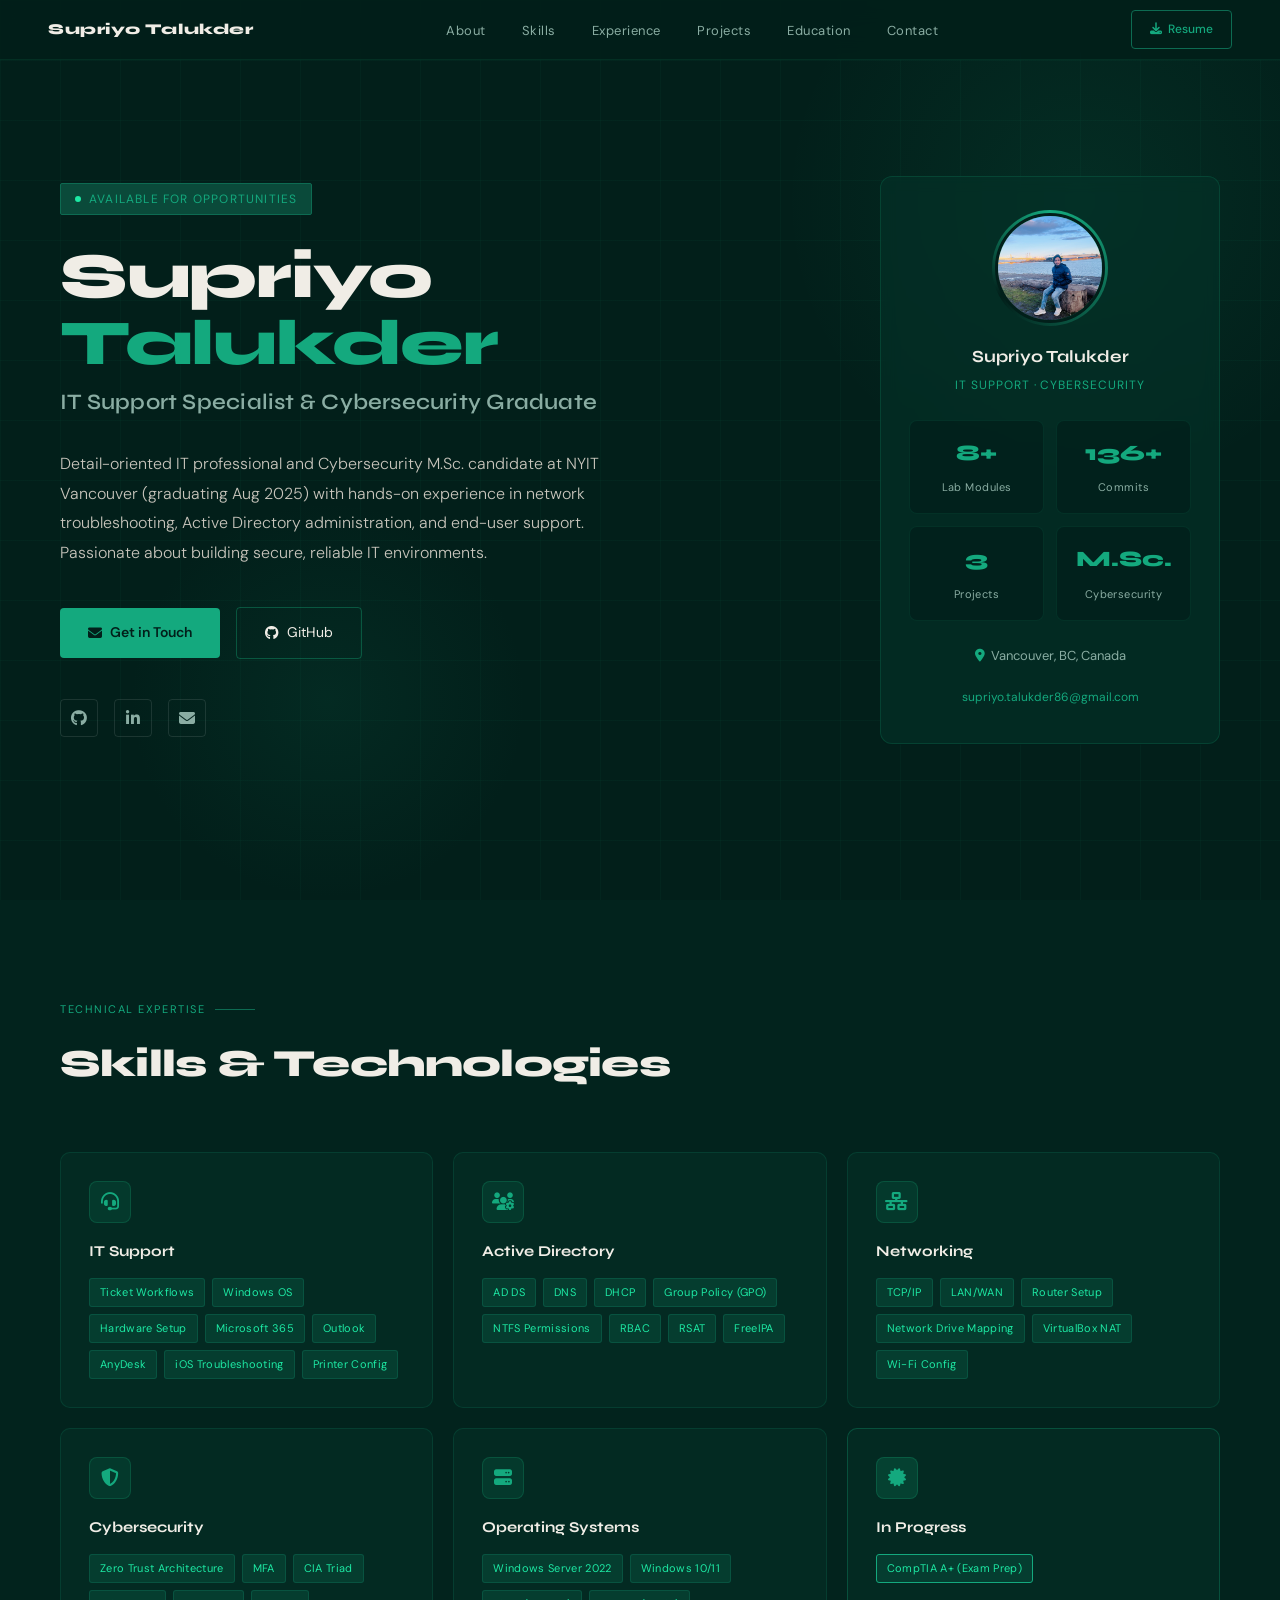
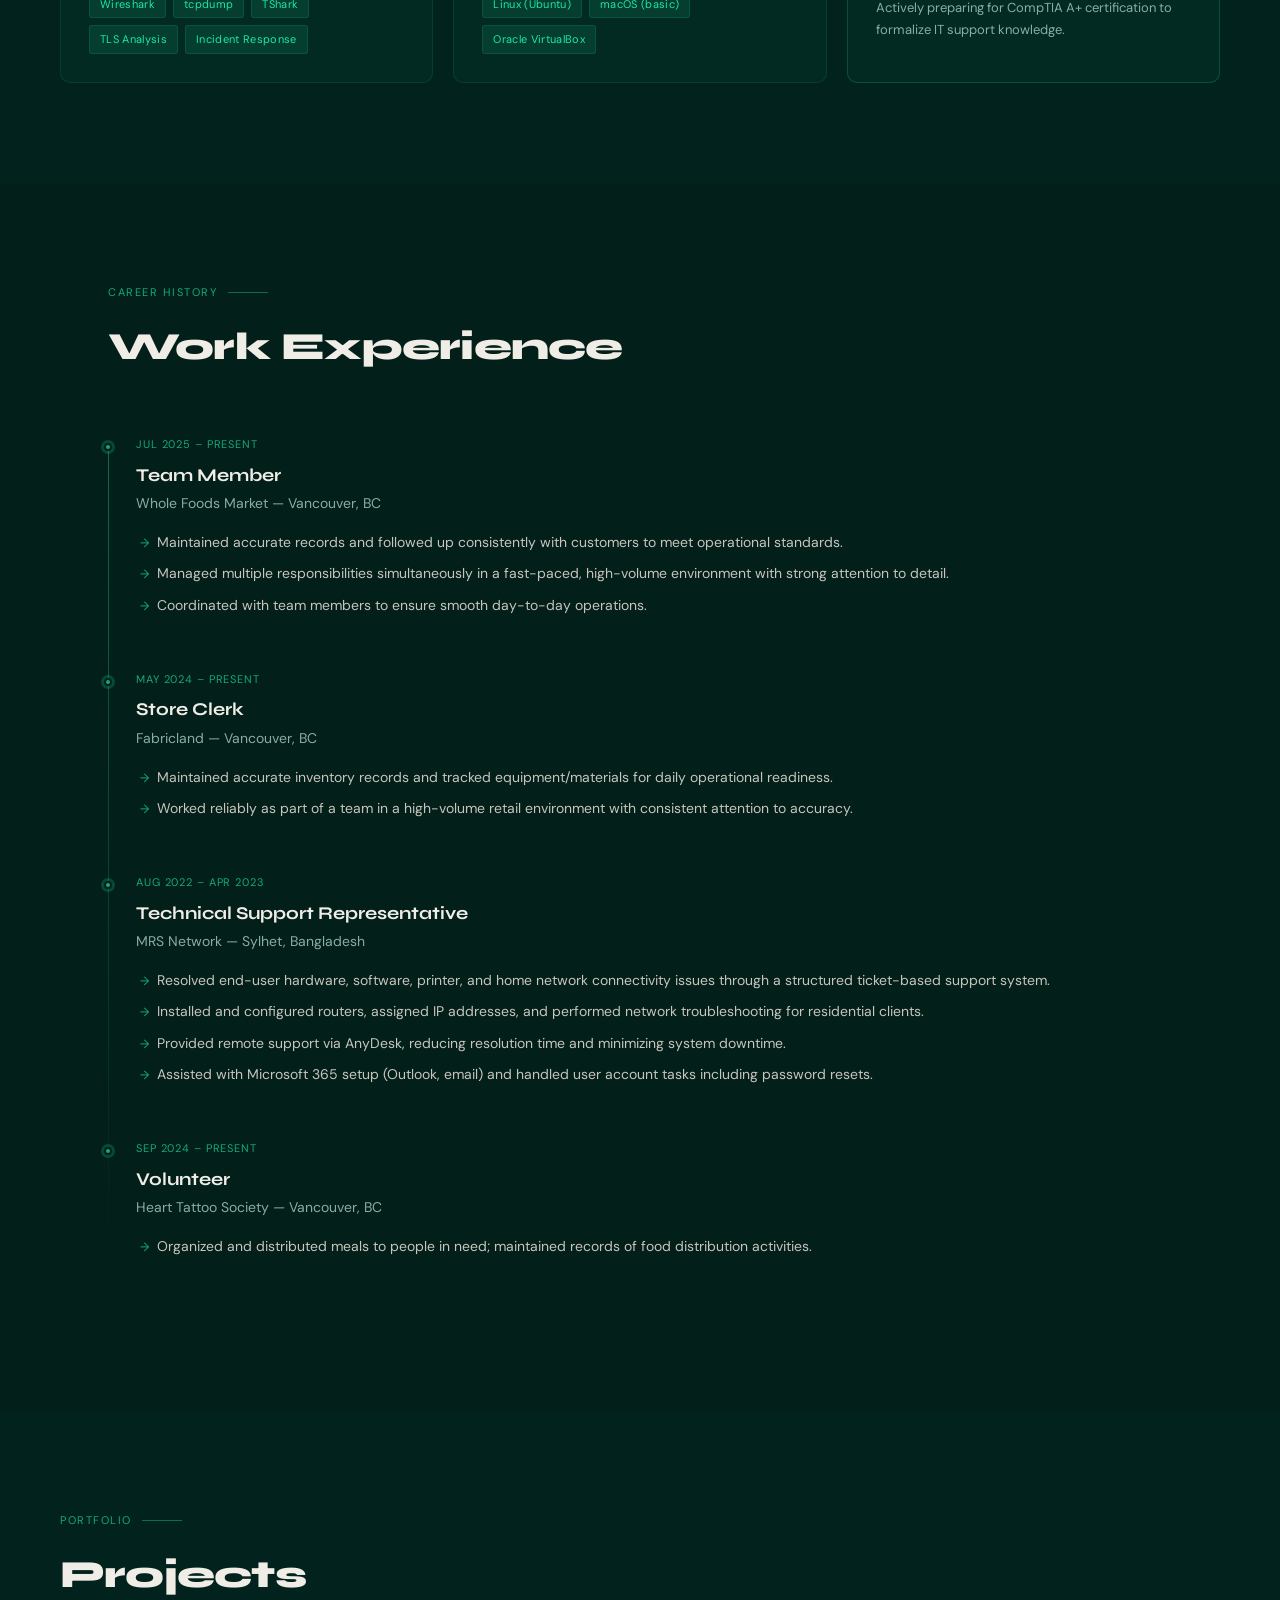
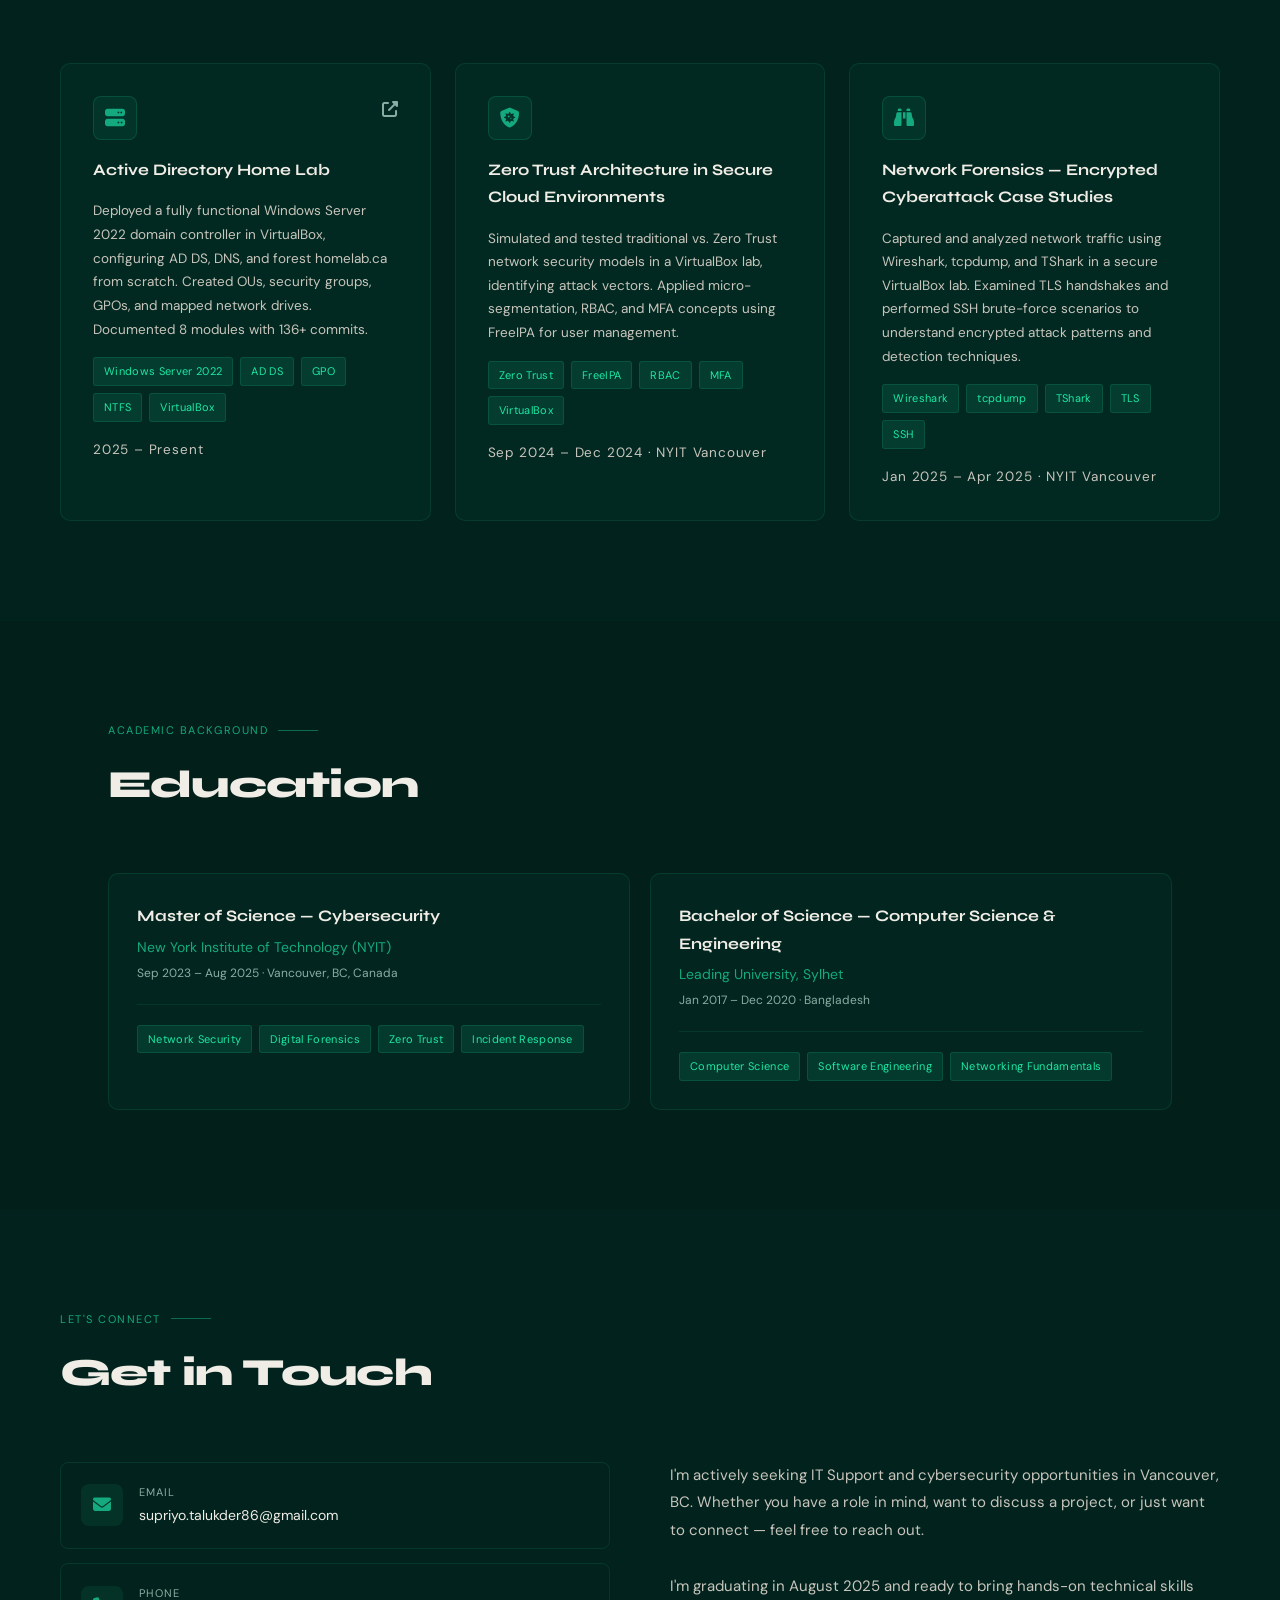
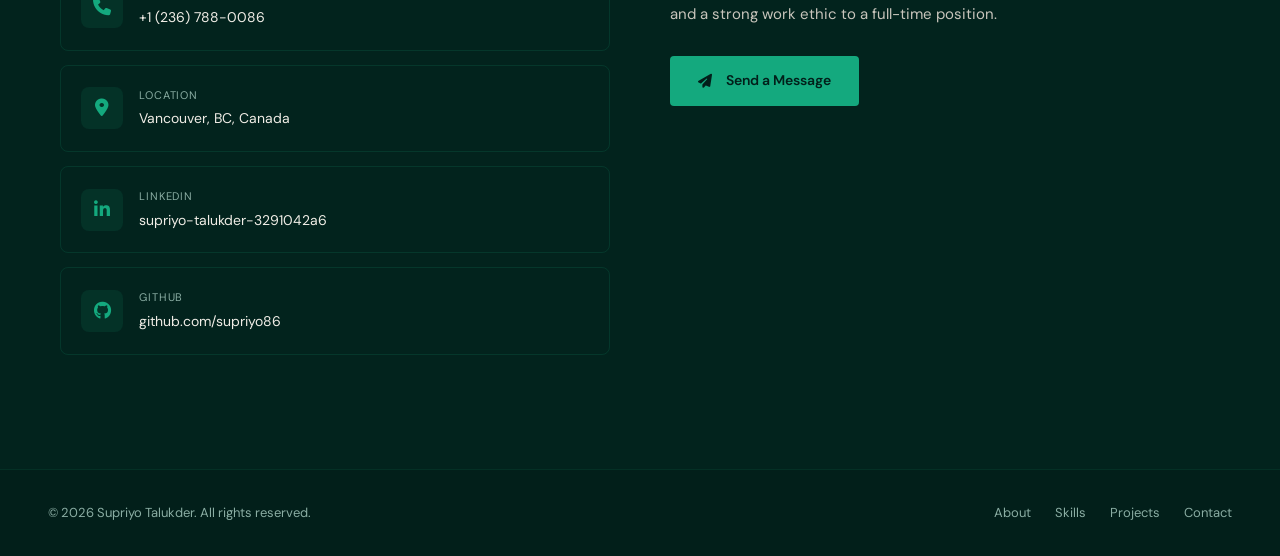
==== commit a7d426bd: "Update index.html" ====
--- a/index.html
+++ b/index.html
@@ -787,8 +787,8 @@
               <span class="label">Projects</span>
             </div>
             <div class="stat-box">
-              <span class="num">2+</span>
-              <span class="label">Yrs Experience</span>
+              <span class="num">M.Sc.</span>
+              <span class="label">Cybersecurity</span>
             </div>
           </div>
 
